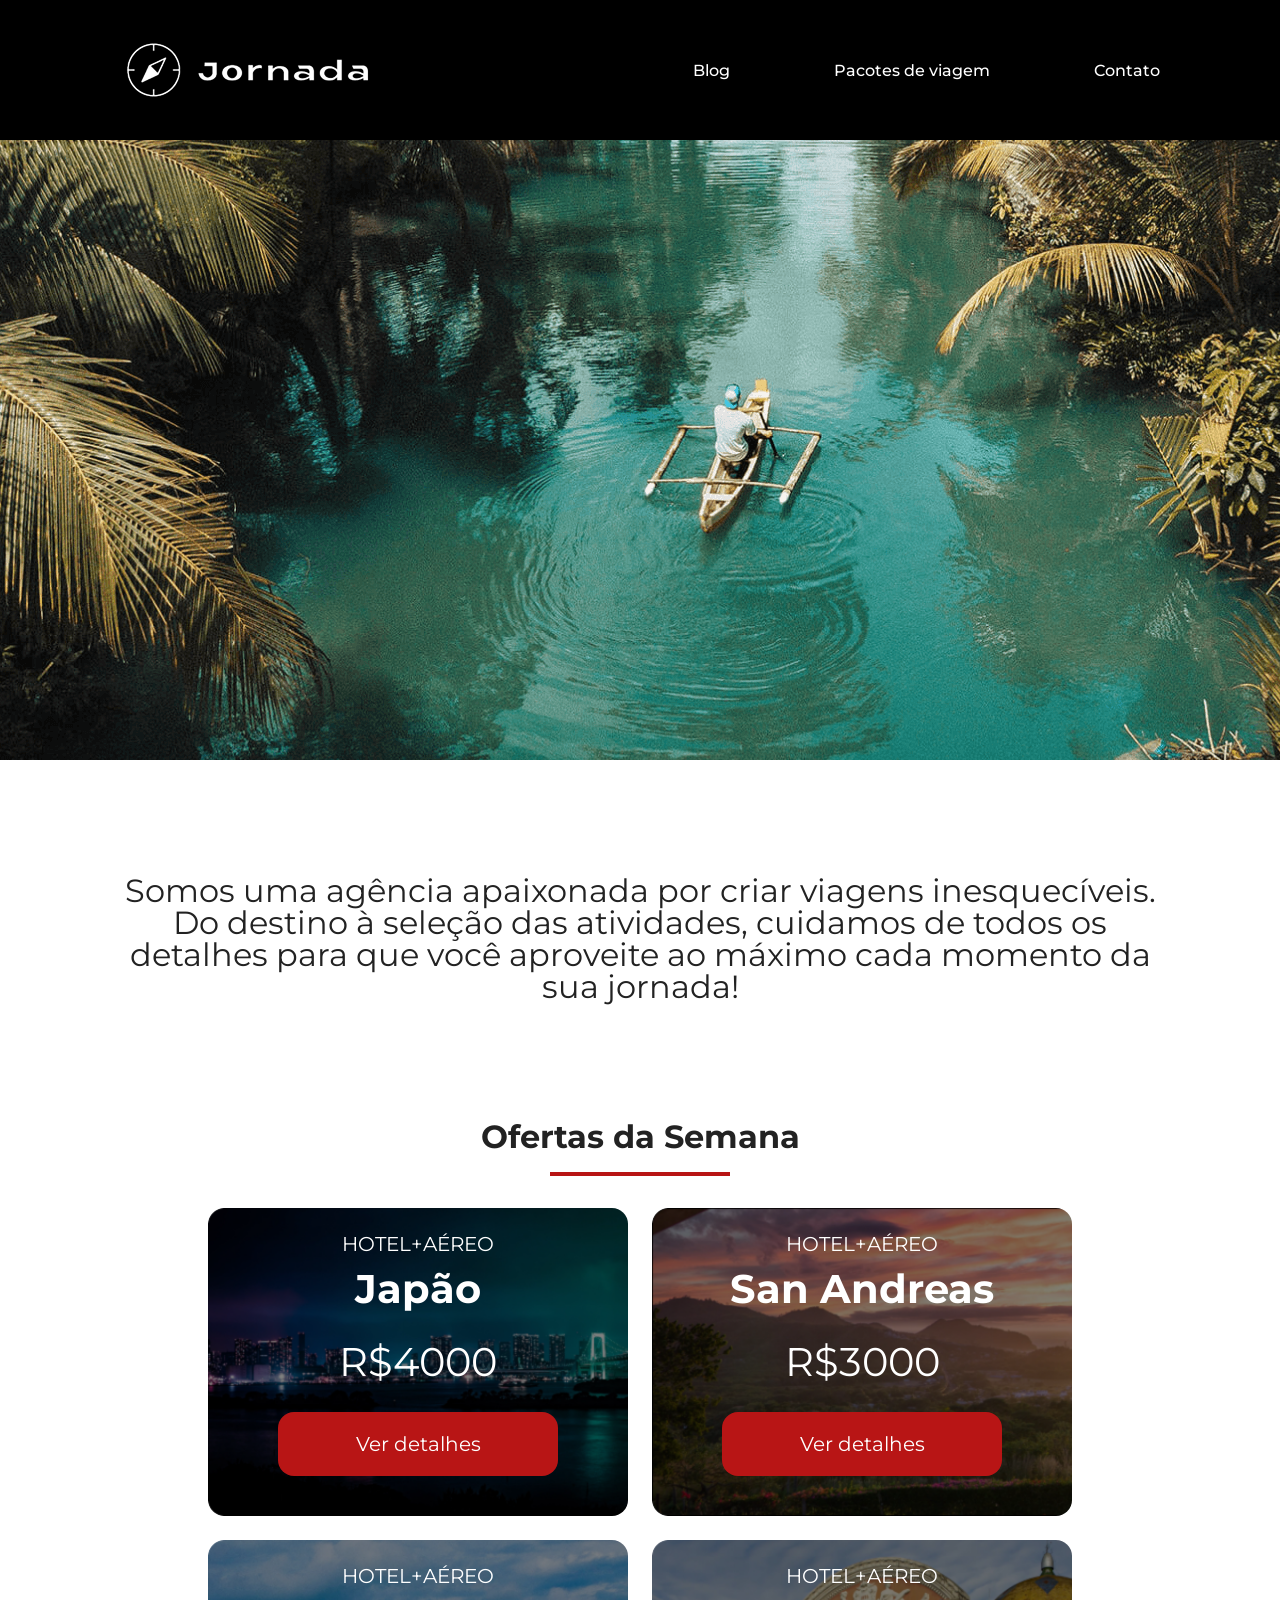
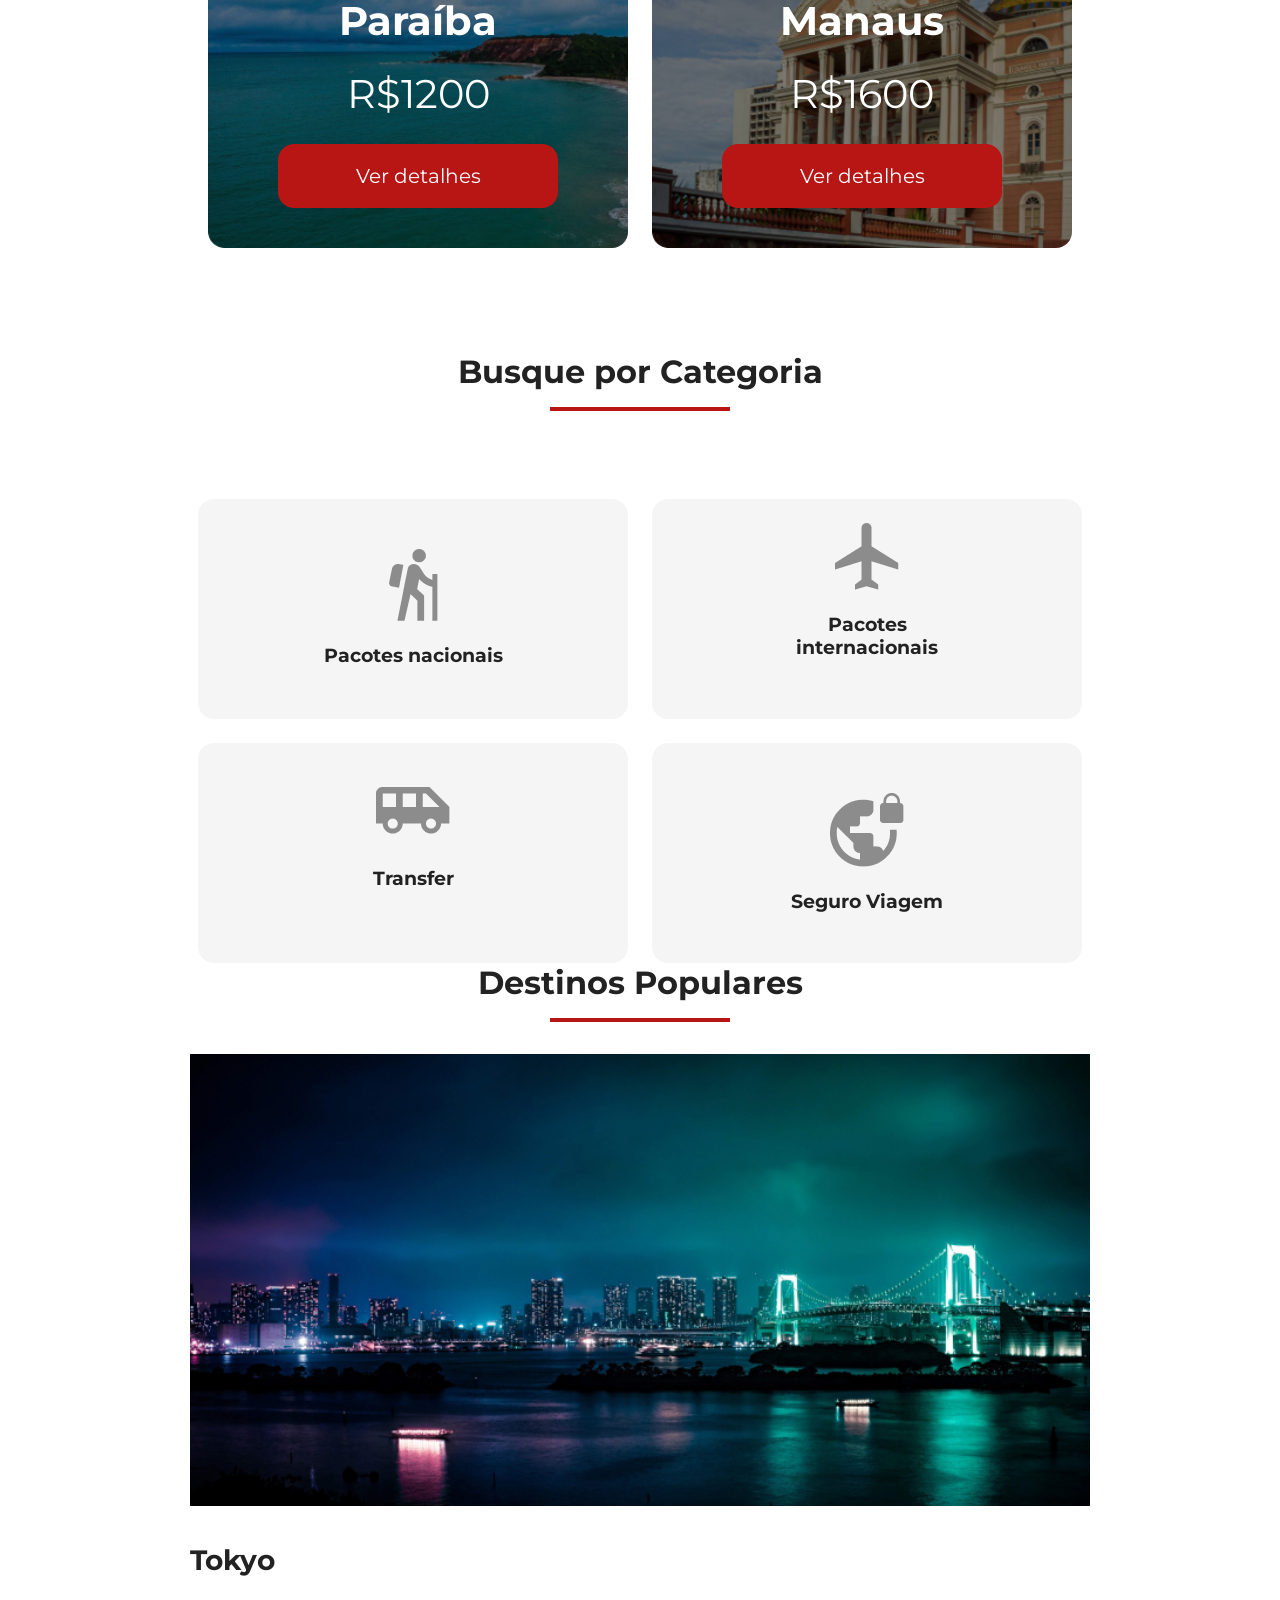
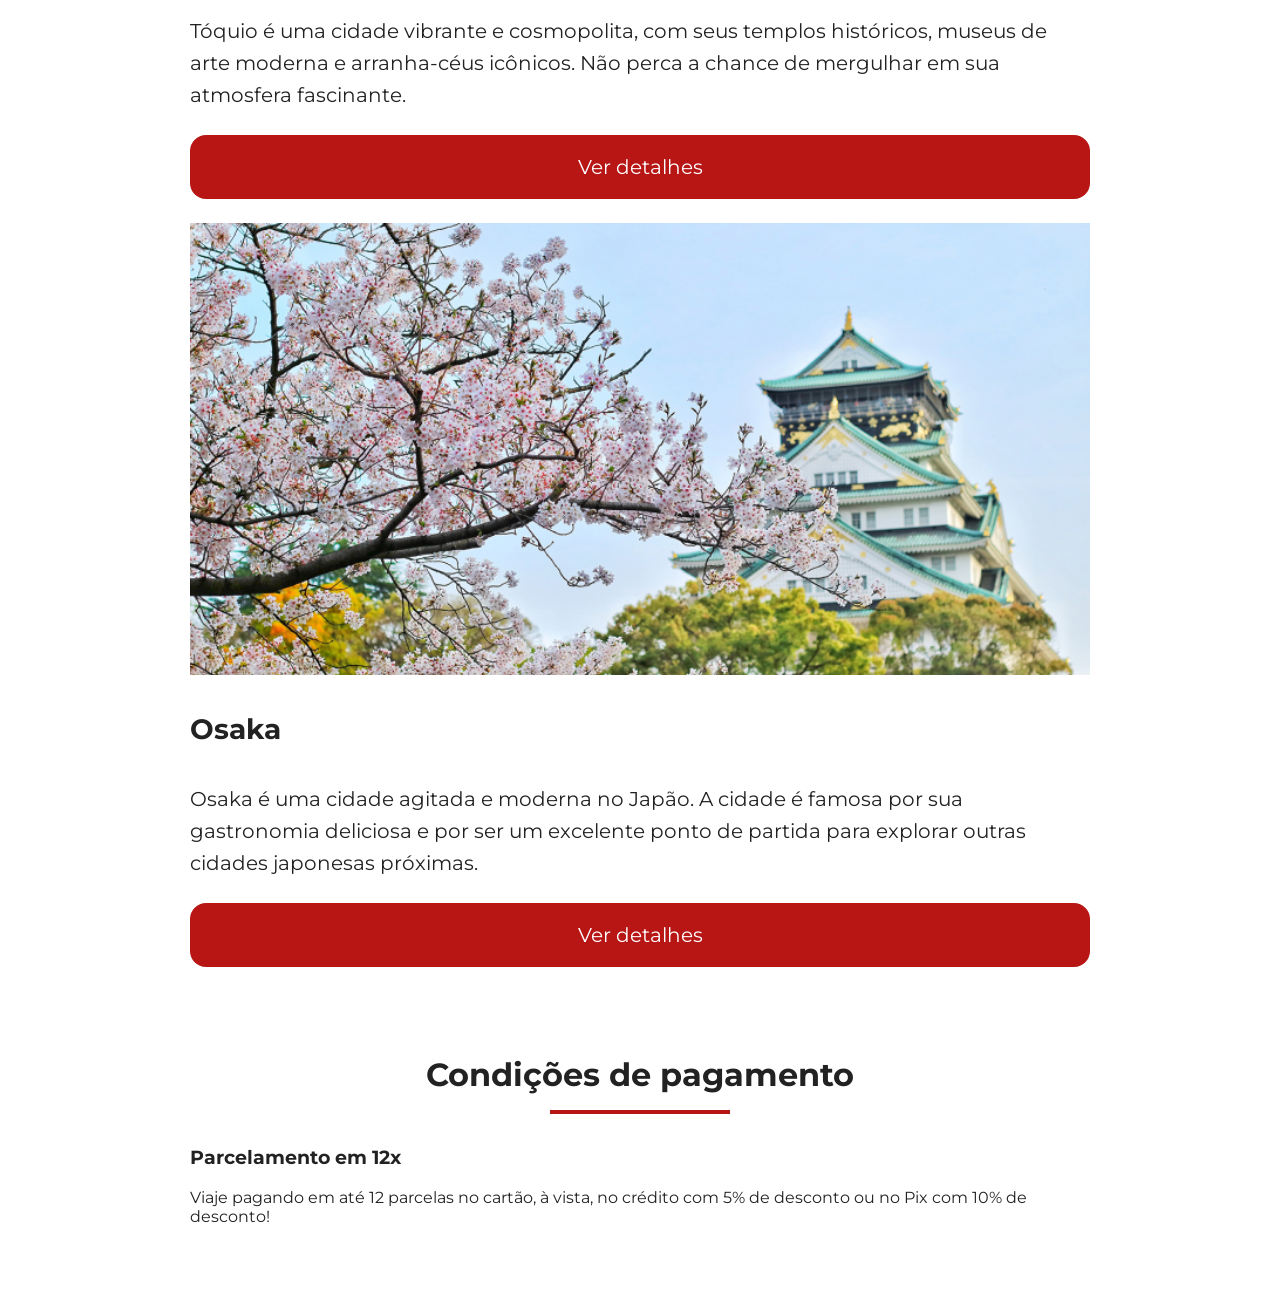
==== index.html @ 093b5f31 "Adiciona estrutura da sessao de pagamento" ====
<!doctype html>
<html lang="pt-BR">
  <head>
    <meta charset="UTF-8" />
    <meta name="viewport" content="width=device-width, initial-scale=1.0" />
    <link rel="stylesheet" href="css/style.css" />
    <title>Jornada viagens</title>
  </head>
  <body>
    <header class="main-header">
      <a href="index.html" class="logo" title="acessar página inicial">
        <img
          class="img-mobile"
          src="img/burssola-jornada-branca1.png"
          alt="Bussola do logo Jornada Viagens na cor branca"
        />
        <img
          class="img-desktop"
          src="img/bussola-texto-jornada-branca.png"
          alt="Logo Jornada Viagens na cor branca"
        />
      </a>
      <div class="navigation-menu">
        <input type="checkbox" name="menu" id="menu" hidden />
        <label for="menu">
          <img
            src="img/menu.png"
            alt="menu hamburguer"
            class="menu-hamburguer"
          />
        </label>
        <nav>
          <ul class="list-links">
            <li>
              <a href="blog.html" target="_blank" title="Acessar blog">Blog</a>
            </li>
            <li>
              <a
                href="pacotes.html"
                target="_blank"
                title="Acessar pacotes de viagem"
                >Pacotes de viagem</a
              >
            </li>
            <li>
              <a
                href="contato.html"
                target="_blank"
                title="Acessar página de contato"
                >Contato</a
              >
            </li>
          </ul>
        </nav>
      </div>
    </header>
    <section class="hero">
      <div class="hero-img"></div>
      <h2>
        Somos uma agência apaixonada por criar viagens inesquecíveis. Do destino
        à seleção das atividades, cuidamos de todos os detalhes para que você
        aproveite ao máximo cada momento da sua jornada!
      </h2>
    </section>
    <section class="offers">
      <div class="section-title">
        <h2>Ofertas da Semana</h2>
        <hr>
      </div>
      <div class="offers-cards">
        <article class="card japao">
          <header>
            <p>HOTEL+AÉREO</p>
            <h3>Japão</h3>
            <span>R$4000</span>
          </header>
          <footer>
            <a 
              href="#" 
              class="button"
              target="_blank"
              title="Veja mais detalhes Japao"
              >Ver detalhes</a>
          </footer>
        </article>
        <article class="card san-andreas">
          <header>
            <p>HOTEL+AÉREO</p>
            <h3>San Andreas</h3>
            <span>R$3000</span>
          </header>
          <footer>
            <a href="#"
              class="button"
              target="_blank"
              title="Veja mais detalhes San Andreas"
              >Ver detalhes</a>
          </footer>
        </article>
        <article class="card paraiba">
          <header>
            <p>HOTEL+AÉREO</p>
            <h3>Paraíba</h3>
            <span>R$1200</span>
          </header>
          <footer>
            <a href="#" 
              class="button"
              target="_blank"
              title="Veja mais detalhes Paraiba"
              >Ver detalhes</a>
          </footer>
        </article>
        <article class="card manaus">
          <header>
            <p>HOTEL+AÉREO</p>
            <h3>Manaus</h3>
            <span>R$1600</span>
          </header>
          <footer>
            <a href="#" 
            class="button"
            target="_blank"
            title="Veja mais detalhes Manaus"
            >Ver detalhes</a>
          </footer>
        </article>
      </div>
    </section>
    <section class="browser-categories">
      <div class="section-title">
        <h2>Busque por Categoria</h2>
        <hr>
      </div>
    </section>
      <div class="browser-cards">
        <a href="#" class="card single-line" target="_blank">
          <img
          src="img/icon-pacotes-nacionais.png"
          alt="Icone pacotes nacionais">
          <h3>Pacotes nacionais</h3>
        <a href="#" class="card" target="_blank">
          <img
          src="img/icon-pacotes-interacionais.png"
          alt="Icone pacotes internacionais">
          <h3>Pacotes <br> internacionais</h3>
        </a>
        <a href="#" class="card single-line-transfer" target="_blank">
          <img
          src="img/icon-transfer.png"
          alt="Icone de uma van">
          <h3>Transfer</h3>
        </a>
        <a href="#" class="card single-line" target="_blank">
          <img
          src="img/icon-seguro-viagem.png"
          alt="Icone aviao rodando o mundo">
          <h3>Seguro Viagem</h3>
        </a>
      </div>
    </section>
    <section class="destinations">
    <div class="section-title">
      <h2>Destinos Populares</h2>
      <hr/>
    </div>
    <div class="destination-item">
      <article class="item tokyo">
        <header>
          <div class="img-tokyo"></div>
            <h4>Tokyo</h4>
        </header>
        <p>Tóquio é uma cidade vibrante e cosmopolita, com seus templos históricos, museus de arte moderna e arranha-céus icônicos. Não perca a chance de mergulhar em sua atmosfera fascinante.</p>
        <footer>
          <a href="#" 
            class="button"
            target="_blank"
            title="Veja mais detalhes Toquio"
          >Ver detalhes</a>
        </footer>
      </article>
      <article class="item osaka">
        <header>
          <div class="img-osaka"></div>
            <h4>Osaka</h4>
        </header>
        <p>Osaka é uma cidade agitada e moderna no Japão. A cidade é famosa por sua gastronomia deliciosa e por ser um excelente ponto de partida para explorar outras cidades japonesas próximas.</p>
        <footer>
          <a href="#" 
            class="button"
            target="_blank"
            title="Veja mais detalhes Japao"
          >Ver detalhes</a>
        </footer>
      </article>
    </div>
</section>
<section class="payments">
  <div class="section-title">
    <h2>Condições de pagamento</h2>
    <hr />
    </div>
    <div class="text-content">
      <h3>Parcelamento em 12x</h3>
      <p>Viaje pagando em até 12 parcelas no cartão, à vista, no crédito com 5% de desconto ou no Pix com 10% de desconto!</p>
    </div>
    <div class="img-content">
      <div class="img bag"></div>
      <div class="img passport"></div>
      <div class="img people"></div>
    </div>
</section>

  </body>
</html>
---- css/style.css ----
@import url("./global.css");
@import url("./header.css");
@import url("./hero.css");
@import url("./offers.css");
@import url("./browser.css");
@import url("./destination.css");
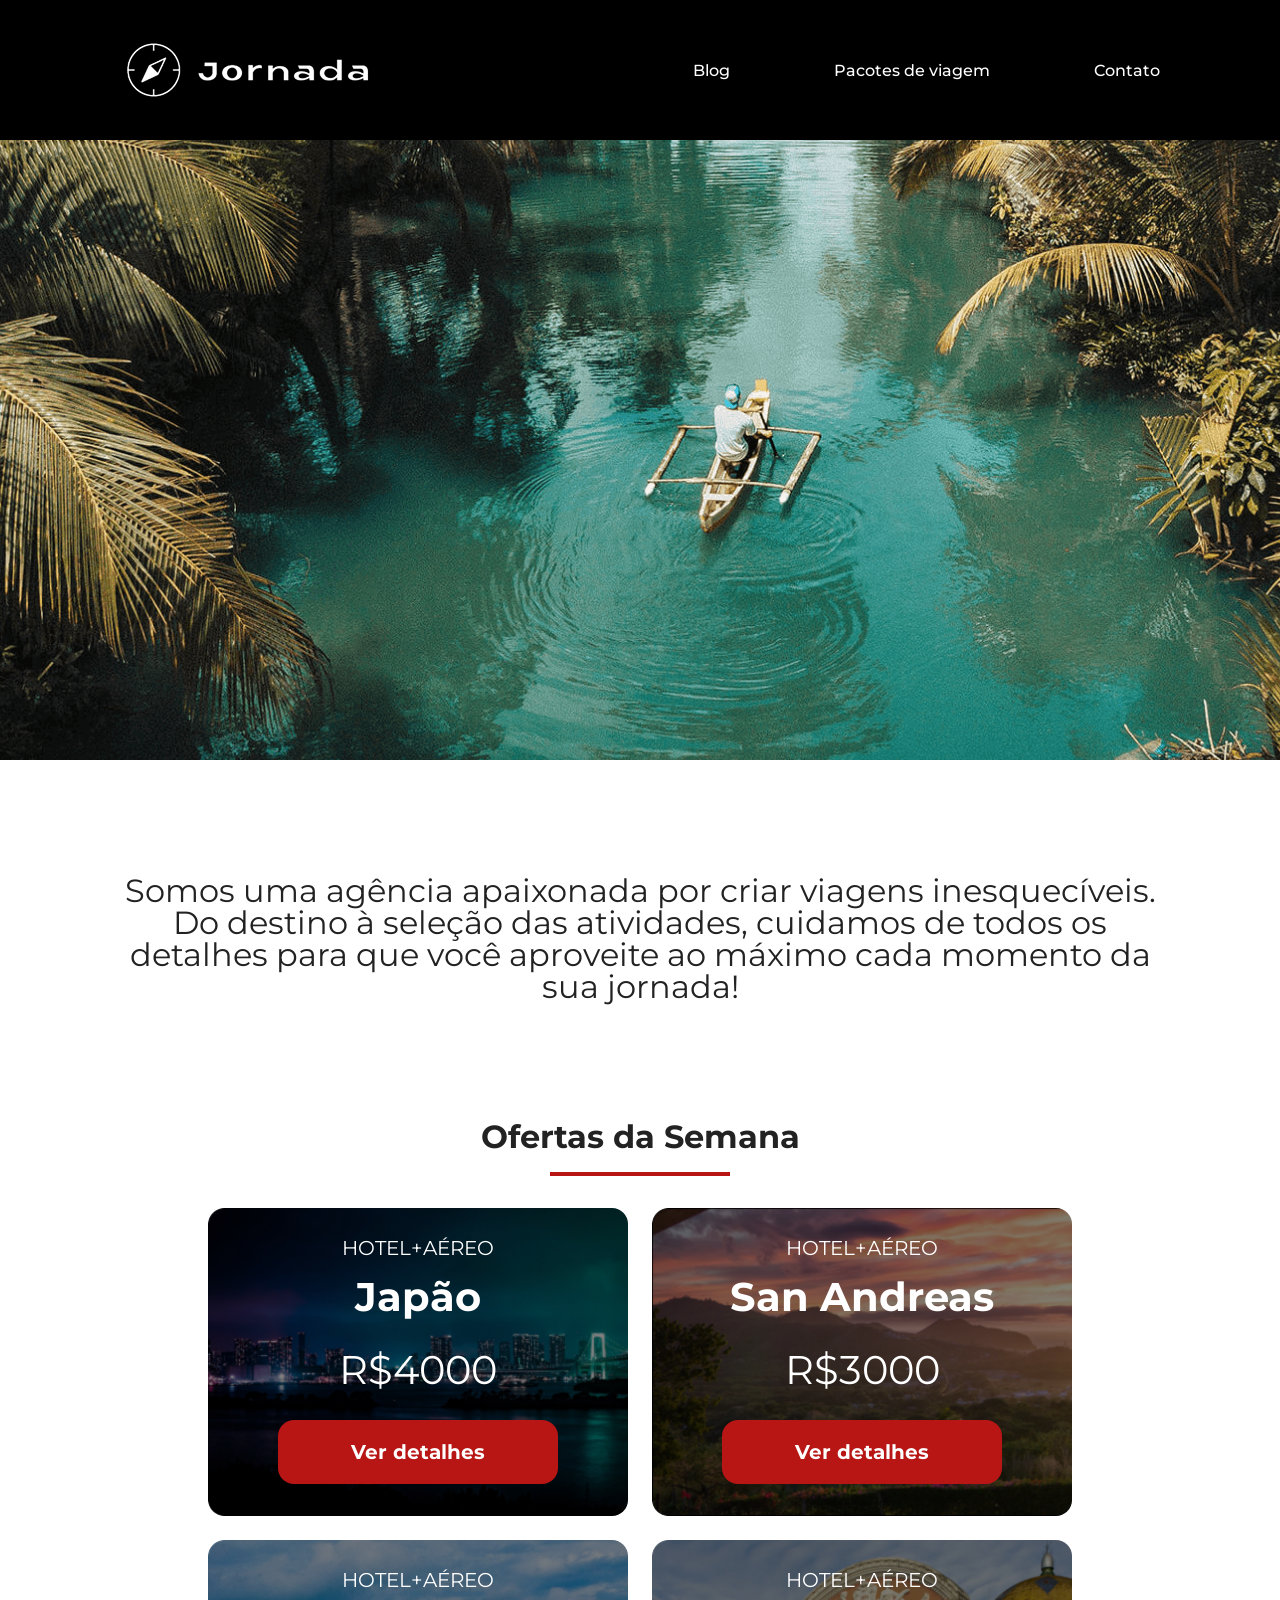
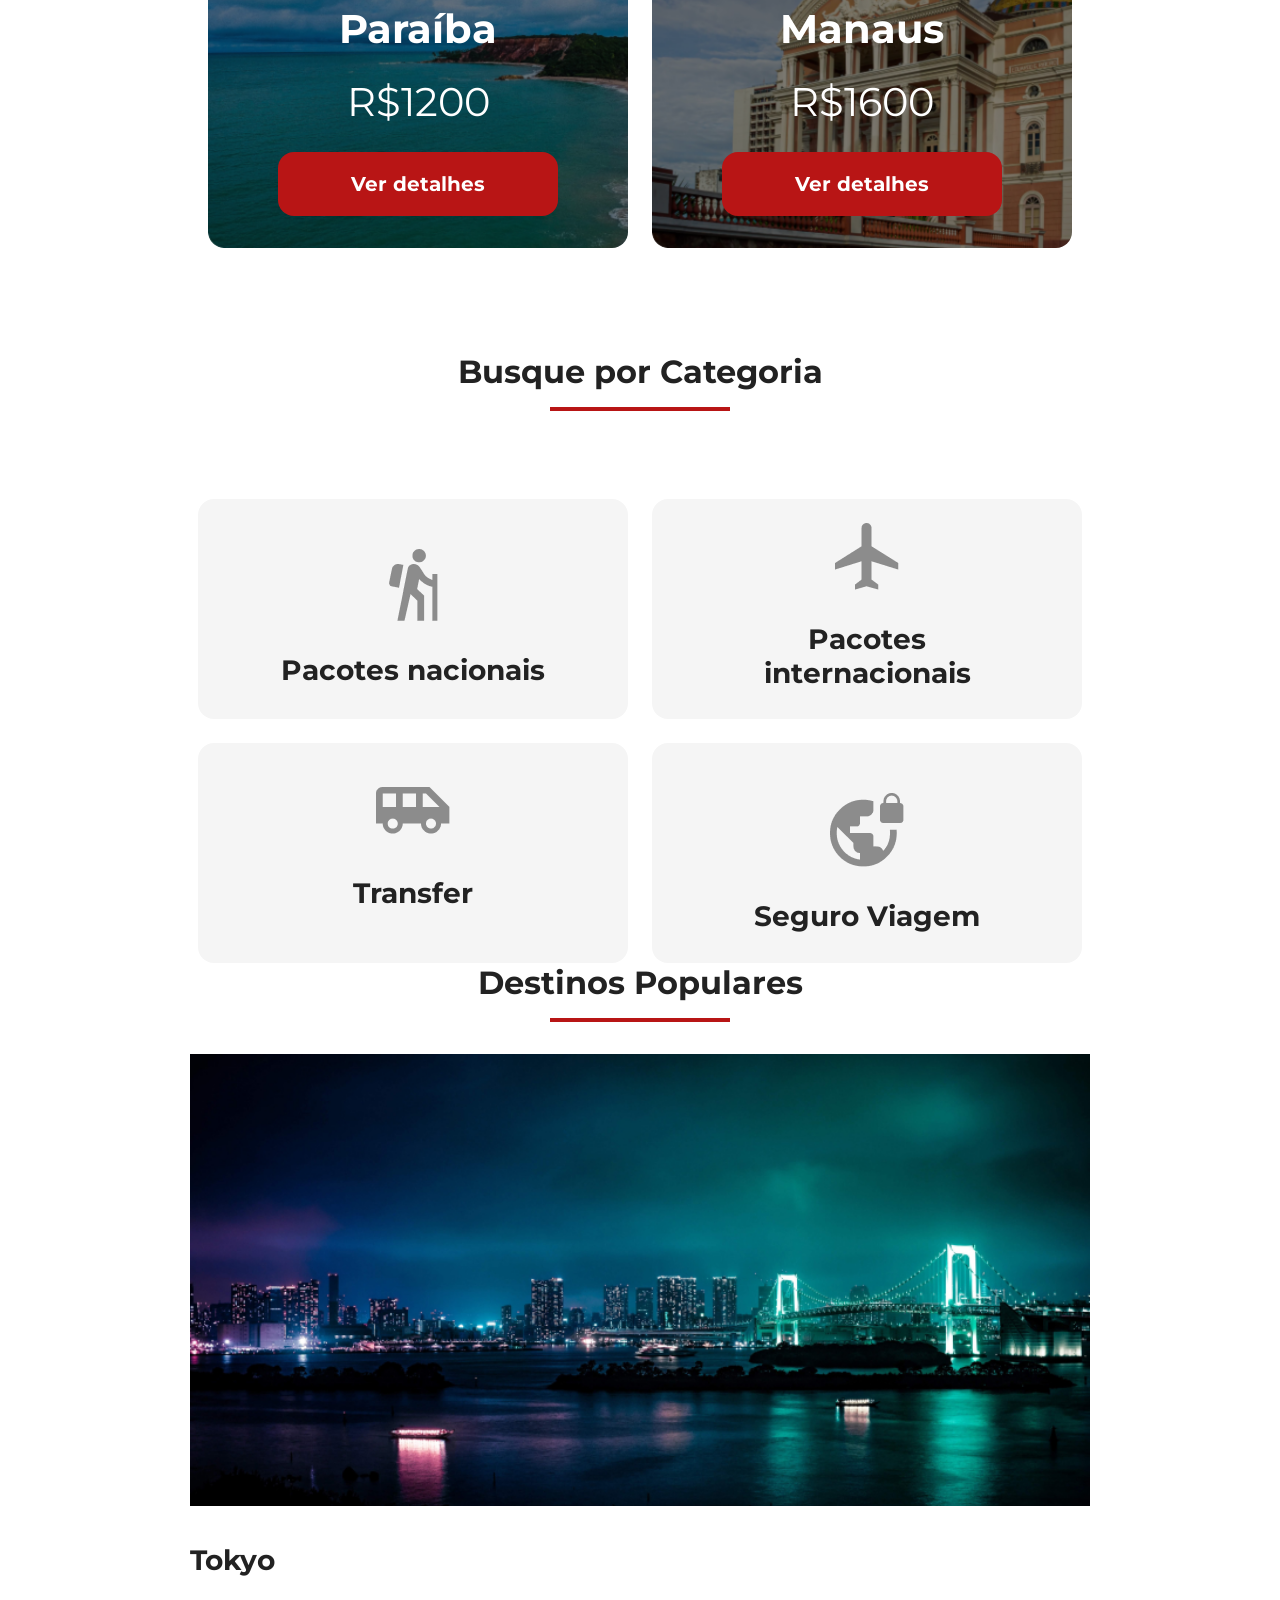
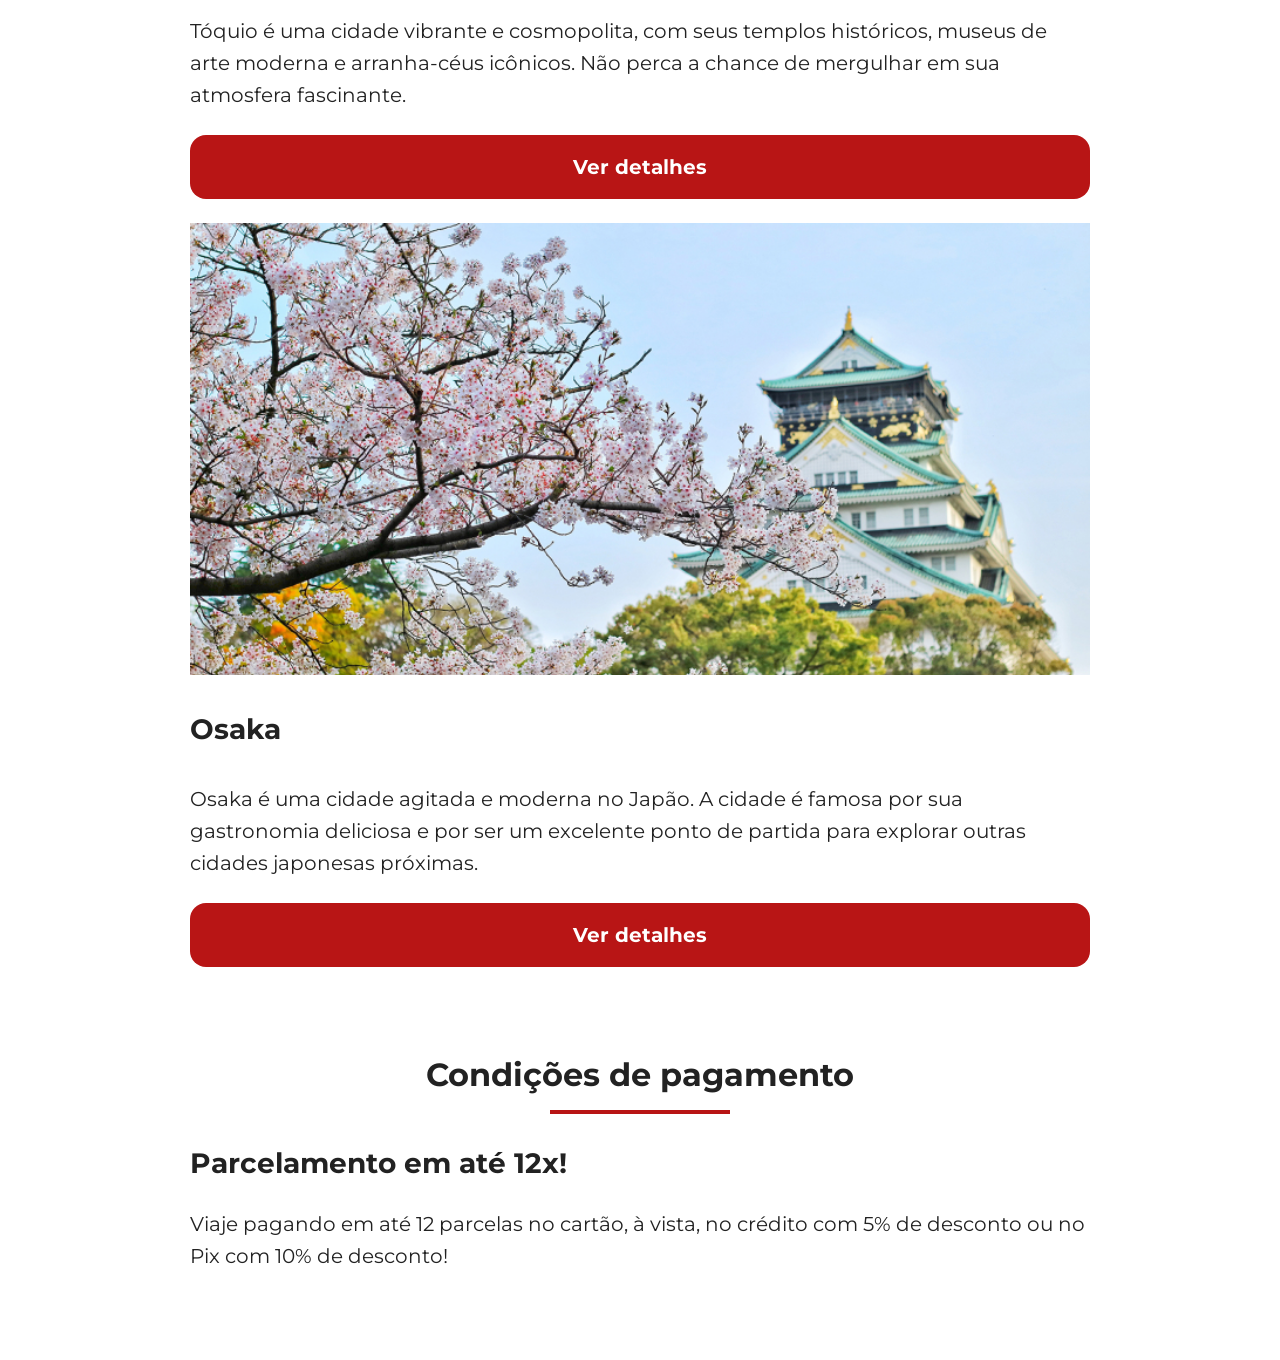
==== commit 429119f1: "Reutiliza estilos de texto" ====
--- a/index.html
+++ b/index.html
@@ -70,7 +70,7 @@
       <div class="offers-cards">
         <article class="card japao">
           <header>
-            <p>HOTEL+AÉREO</p>
+            <p class="content-text">HOTEL+AÉREO</p>
             <h3>Japão</h3>
             <span>R$4000</span>
           </header>
@@ -85,7 +85,7 @@
         </article>
         <article class="card san-andreas">
           <header>
-            <p>HOTEL+AÉREO</p>
+            <p class="content-text">HOTEL+AÉREO</p>
             <h3>San Andreas</h3>
             <span>R$3000</span>
           </header>
@@ -99,7 +99,7 @@
         </article>
         <article class="card paraiba">
           <header>
-            <p>HOTEL+AÉREO</p>
+            <p class="content-text">HOTEL+AÉREO</p>
             <h3>Paraíba</h3>
             <span>R$1200</span>
           </header>
@@ -113,7 +113,7 @@
         </article>
         <article class="card manaus">
           <header>
-            <p>HOTEL+AÉREO</p>
+            <p class="content-text">HOTEL+AÉREO</p>
             <h3>Manaus</h3>
             <span>R$1600</span>
           </header>
@@ -138,39 +138,39 @@
           <img
           src="img/icon-pacotes-nacionais.png"
           alt="Icone pacotes nacionais">
-          <h3>Pacotes nacionais</h3>
+          <h3 class="content-title">Pacotes nacionais</h3>
         <a href="#" class="card" target="_blank">
           <img
           src="img/icon-pacotes-interacionais.png"
           alt="Icone pacotes internacionais">
-          <h3>Pacotes <br> internacionais</h3>
+          <h3 class="content-title">Pacotes <br> internacionais</h3>
         </a>
         <a href="#" class="card single-line-transfer" target="_blank">
           <img
           src="img/icon-transfer.png"
           alt="Icone de uma van">
-          <h3>Transfer</h3>
+          <h3 class="content-title">Transfer</h3>
         </a>
         <a href="#" class="card single-line" target="_blank">
           <img
           src="img/icon-seguro-viagem.png"
           alt="Icone aviao rodando o mundo">
-          <h3>Seguro Viagem</h3>
+          <h3 class="content-title">Seguro Viagem</h3>
         </a>
       </div>
     </section>
     <section class="destinations">
-    <div class="section-title">
-      <h2>Destinos Populares</h2>
-      <hr/>
-    </div>
-    <div class="destination-item">
+      <div class="section-title">
+        <h2>Destinos Populares</h2>
+        <hr/>
+      </div>
+      <div class="destination-item">
       <article class="item tokyo">
         <header>
           <div class="img-tokyo"></div>
-            <h4>Tokyo</h4>
+            <h4 class="content-title">Tokyo</h4>
         </header>
-        <p>Tóquio é uma cidade vibrante e cosmopolita, com seus templos históricos, museus de arte moderna e arranha-céus icônicos. Não perca a chance de mergulhar em sua atmosfera fascinante.</p>
+        <p class="content-text">Tóquio é uma cidade vibrante e cosmopolita, com seus templos históricos, museus de arte moderna e arranha-céus icônicos. Não perca a chance de mergulhar em sua atmosfera fascinante.</p>
         <footer>
           <a href="#" 
             class="button"
@@ -182,9 +182,9 @@
       <article class="item osaka">
         <header>
           <div class="img-osaka"></div>
-            <h4>Osaka</h4>
+            <h4 class="content-title">Osaka</h4>
         </header>
-        <p>Osaka é uma cidade agitada e moderna no Japão. A cidade é famosa por sua gastronomia deliciosa e por ser um excelente ponto de partida para explorar outras cidades japonesas próximas.</p>
+        <p class="content-text">Osaka é uma cidade agitada e moderna no Japão. A cidade é famosa por sua gastronomia deliciosa e por ser um excelente ponto de partida para explorar outras cidades japonesas próximas.</p>
         <footer>
           <a href="#" 
             class="button"
@@ -194,15 +194,15 @@
         </footer>
       </article>
     </div>
-</section>
-<section class="payments">
+    </section>
+    <section class="payments">
   <div class="section-title">
-    <h2>Condições de pagamento</h2>
+    <h2 class="content-title">Condições de pagamento</h2>
     <hr />
     </div>
     <div class="text-content">
-      <h3>Parcelamento em 12x</h3>
-      <p>Viaje pagando em até 12 parcelas no cartão, à vista, no crédito com 5% de desconto ou no Pix com 10% de desconto!</p>
+      <h3 class="content-title">Parcelamento em até 12x!</h3>
+      <p class="content-text">Viaje pagando em até 12 parcelas no cartão, à vista, no crédito com 5% de desconto ou no Pix com 10% de desconto!</p>
     </div>
     <div class="img-content">
       <div class="img bag"></div>
--- a/css/style.css
+++ b/css/style.css
@@ -3,4 +3,5 @@
 @import url("./hero.css");
 @import url("./offers.css");
 @import url("./browser.css");
-@import url("./destination.css");+@import url("./destination.css");
+@import url("./payments.css");
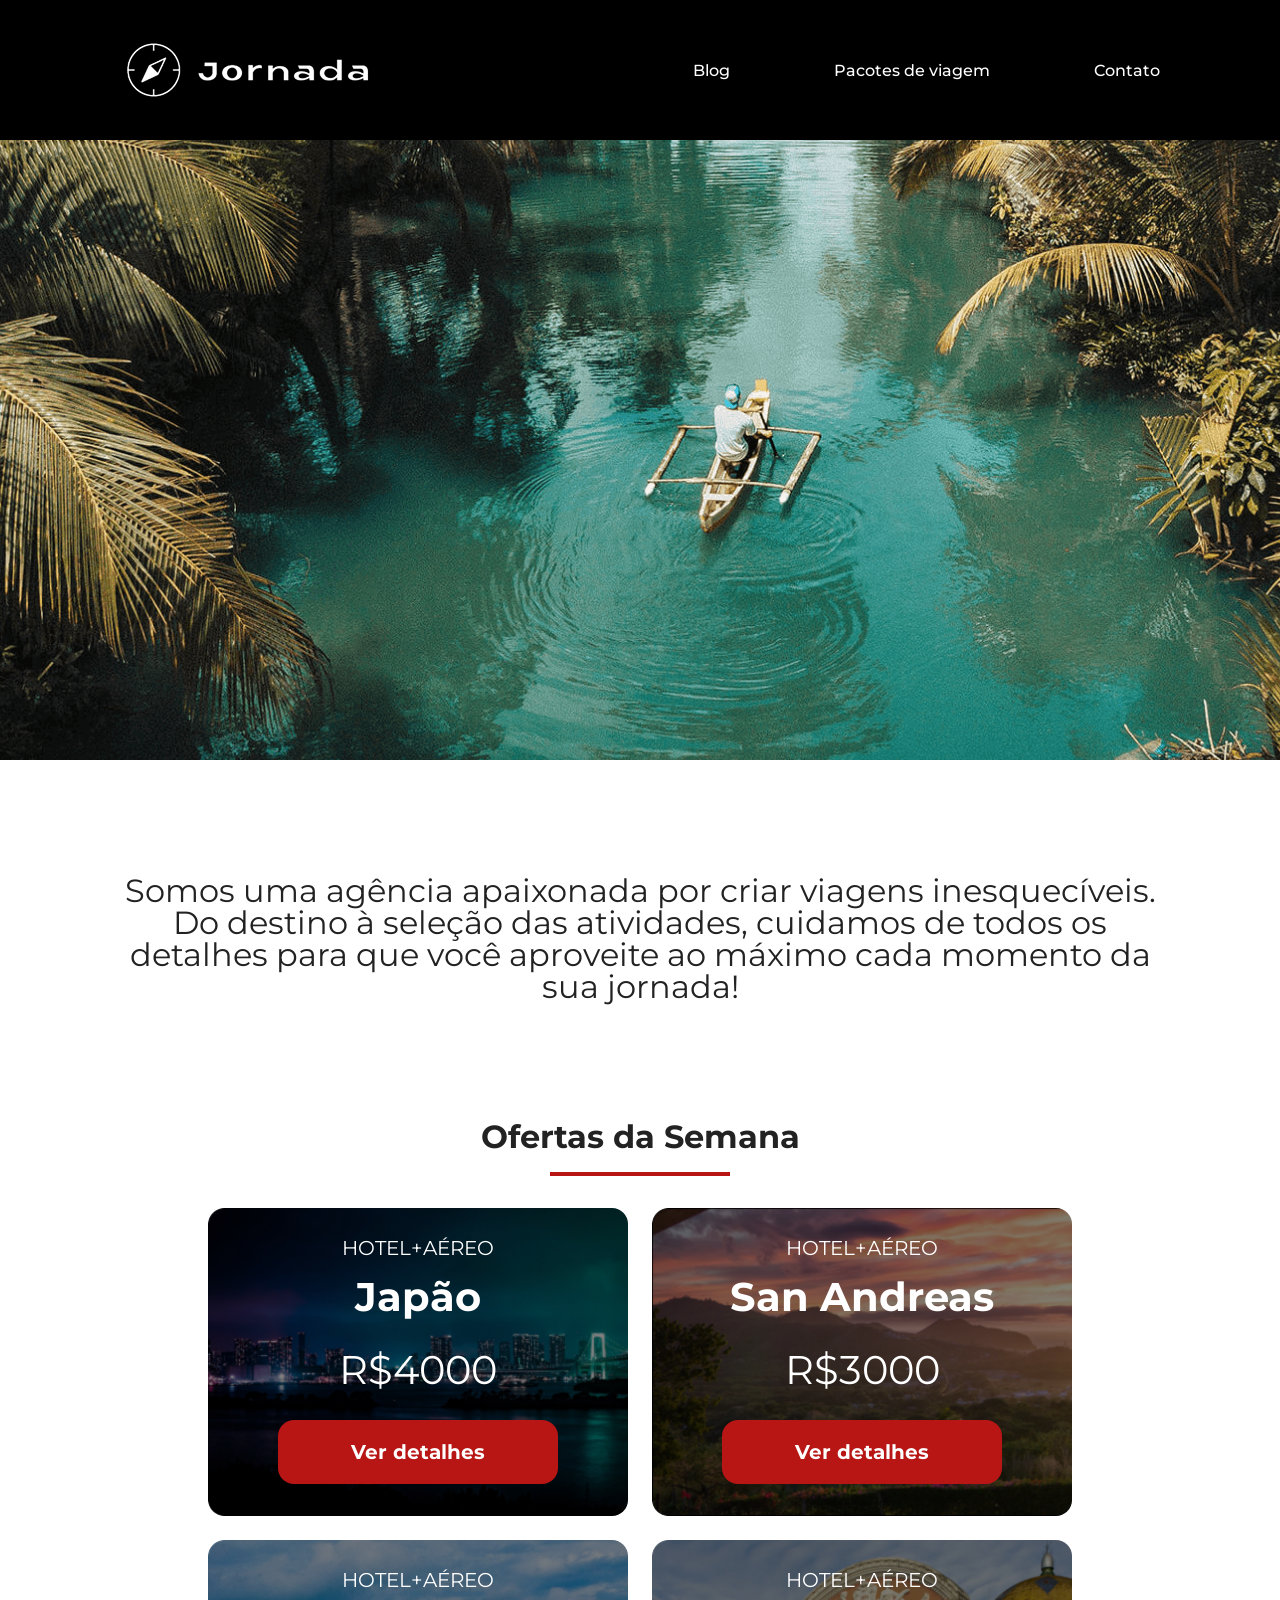
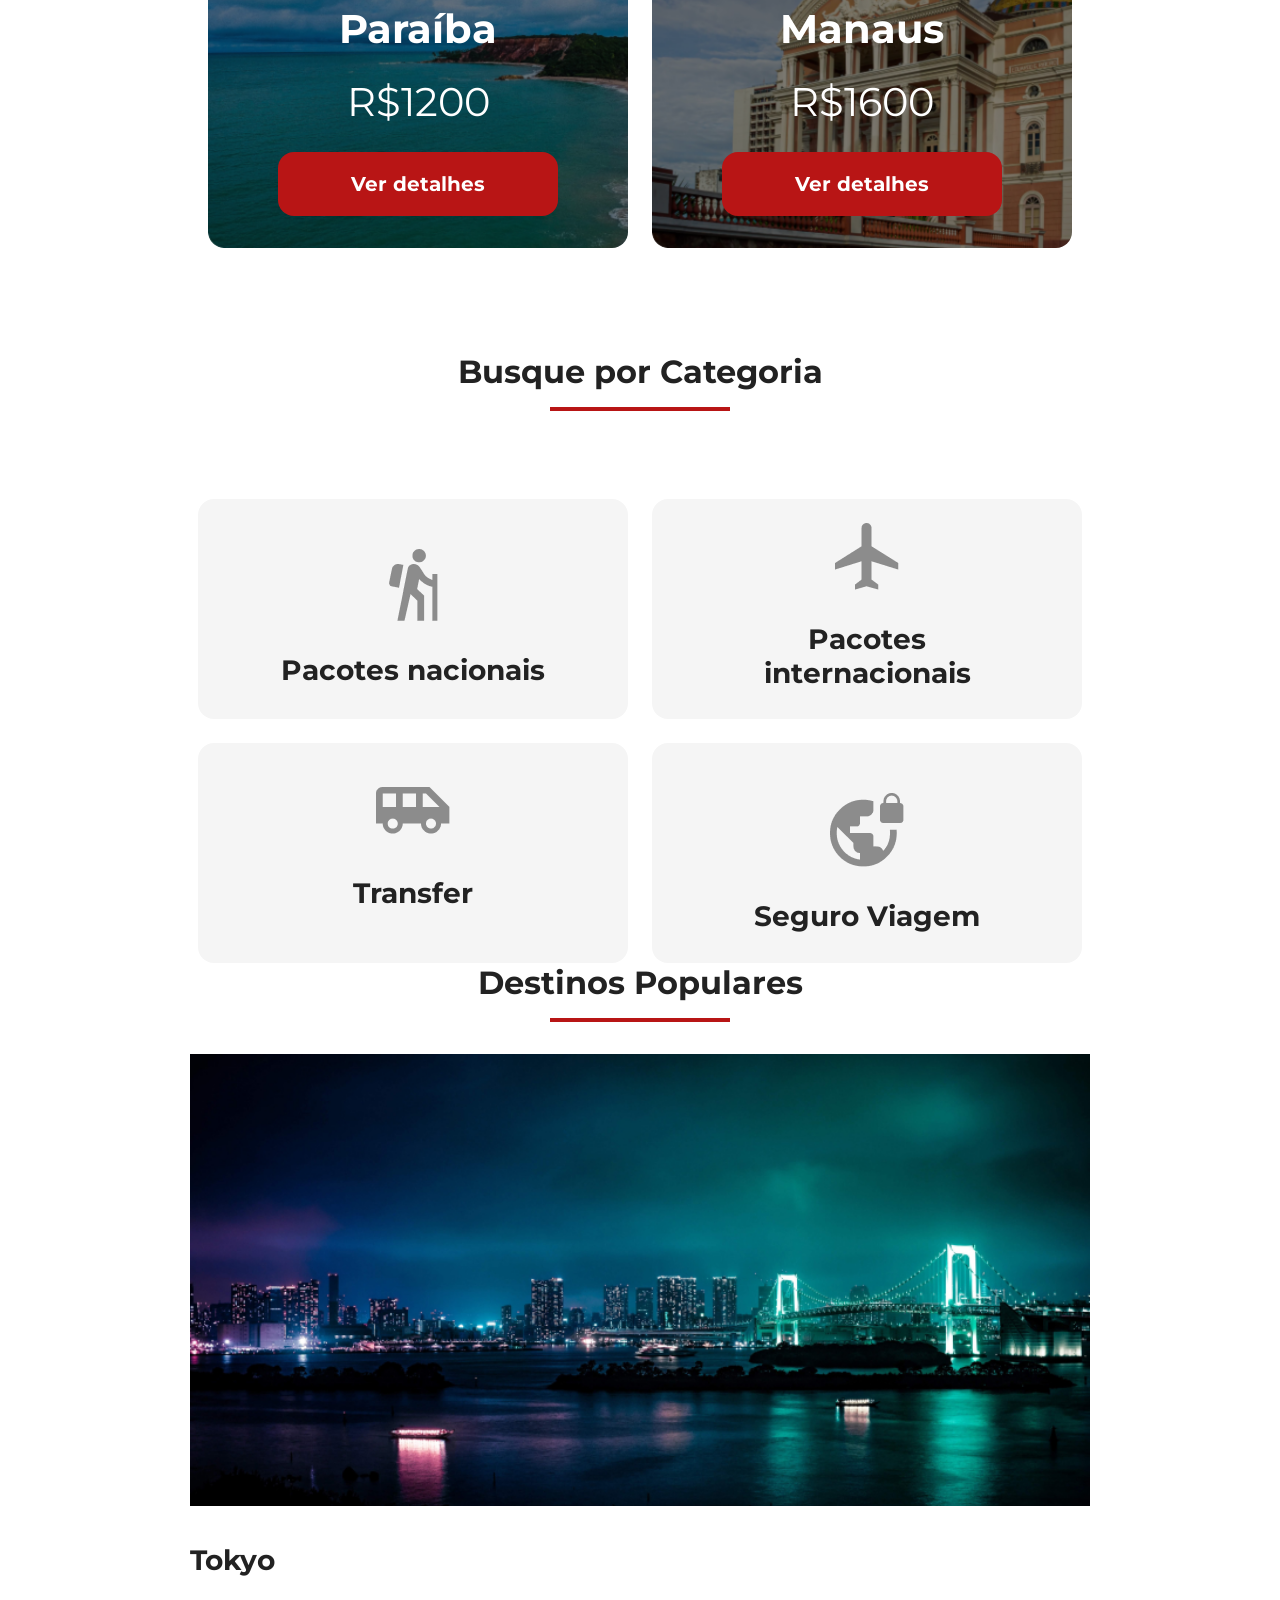
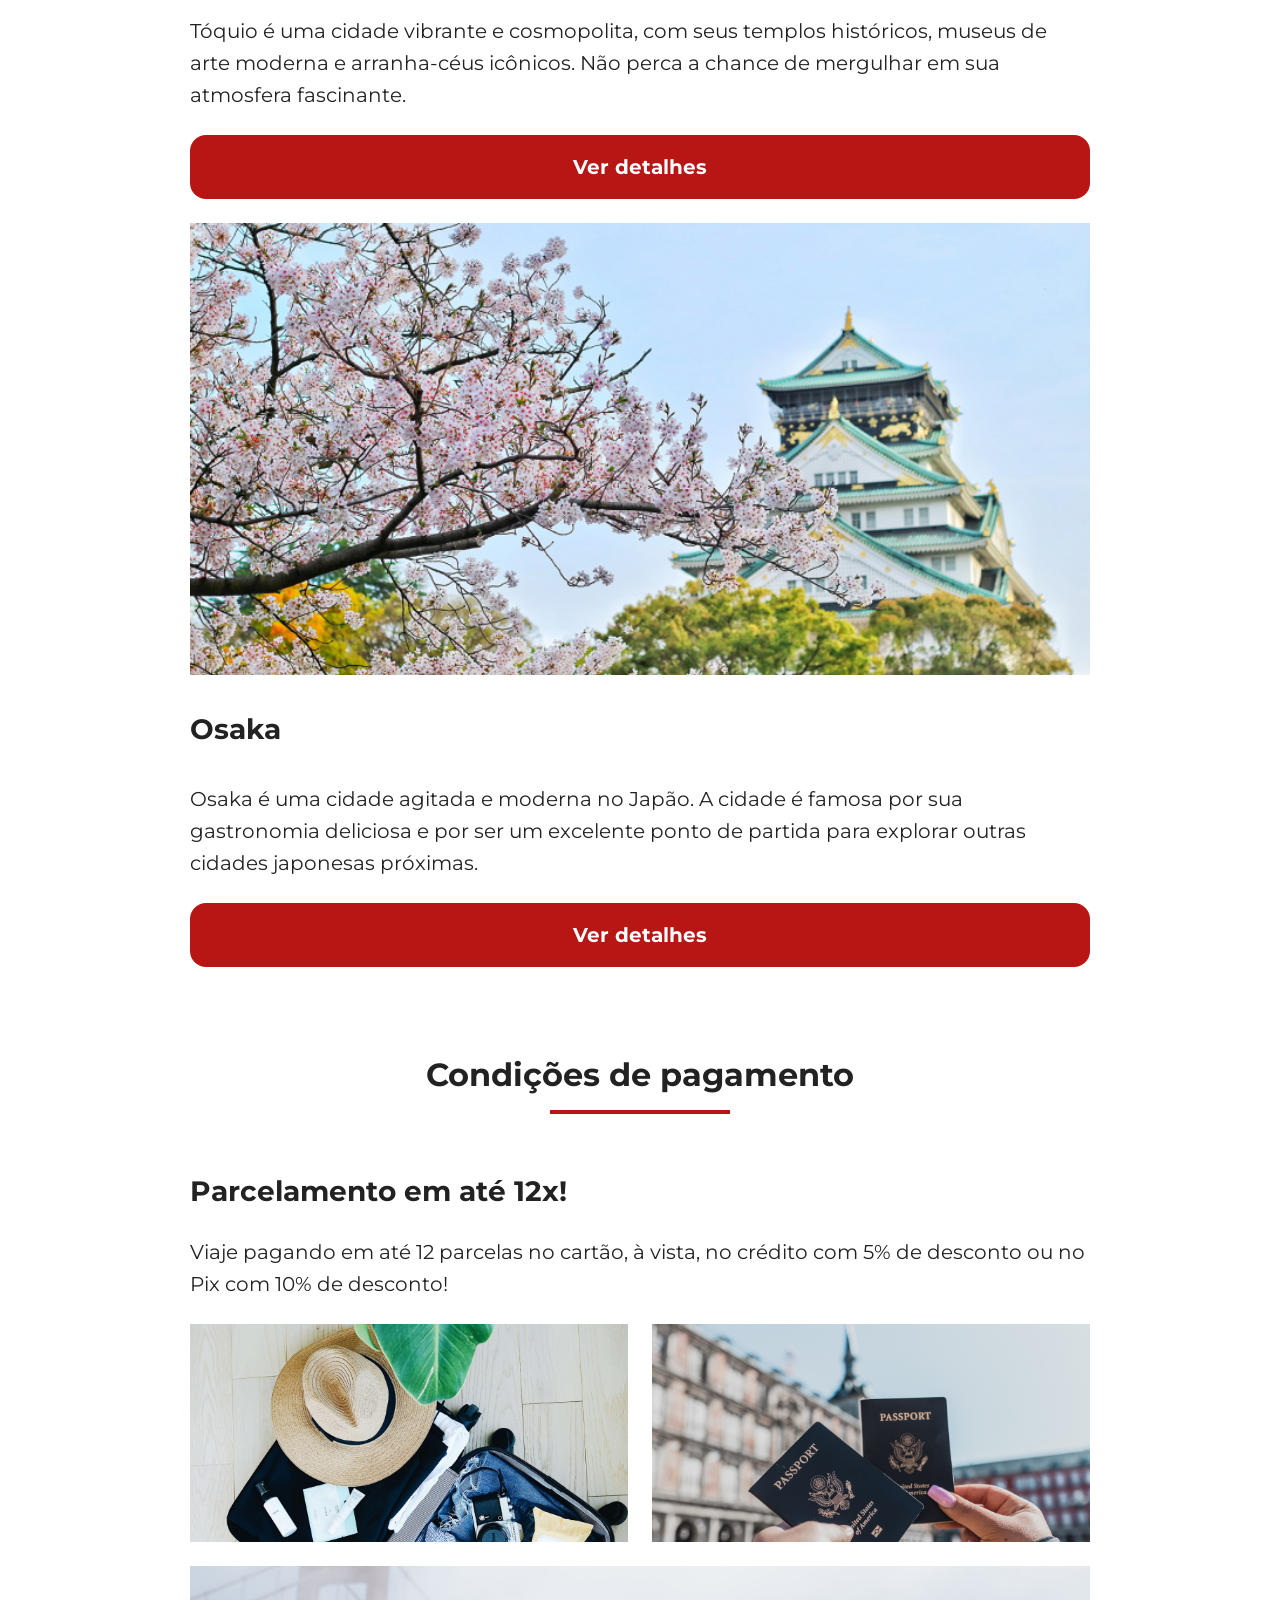
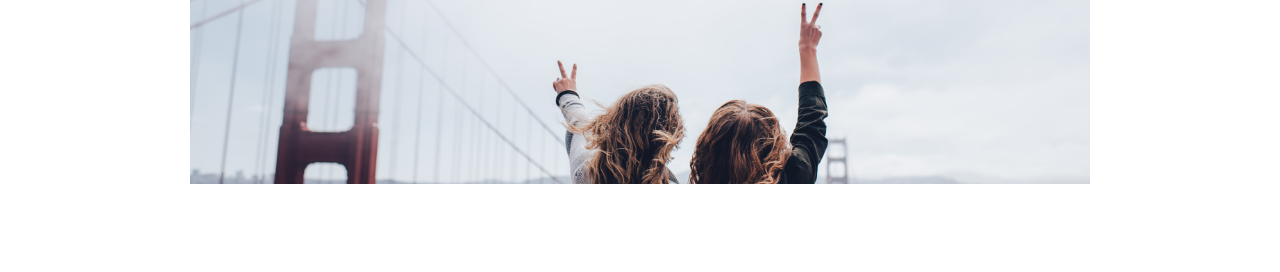
==== commit bc140949: "Finaliza sessao condicoes de pagamento" ====
--- a/index.html
+++ b/index.html
@@ -200,14 +200,16 @@
     <h2 class="content-title">Condições de pagamento</h2>
     <hr />
     </div>
-    <div class="text-content">
+    <div class="content-container">
+      <div class="text-content">
       <h3 class="content-title">Parcelamento em até 12x!</h3>
       <p class="content-text">Viaje pagando em até 12 parcelas no cartão, à vista, no crédito com 5% de desconto ou no Pix com 10% de desconto!</p>
     </div>
-    <div class="img-content">
+    <div class="img-gallery">
       <div class="img bag"></div>
       <div class="img passport"></div>
       <div class="img people"></div>
+    </div>
     </div>
 </section>
 
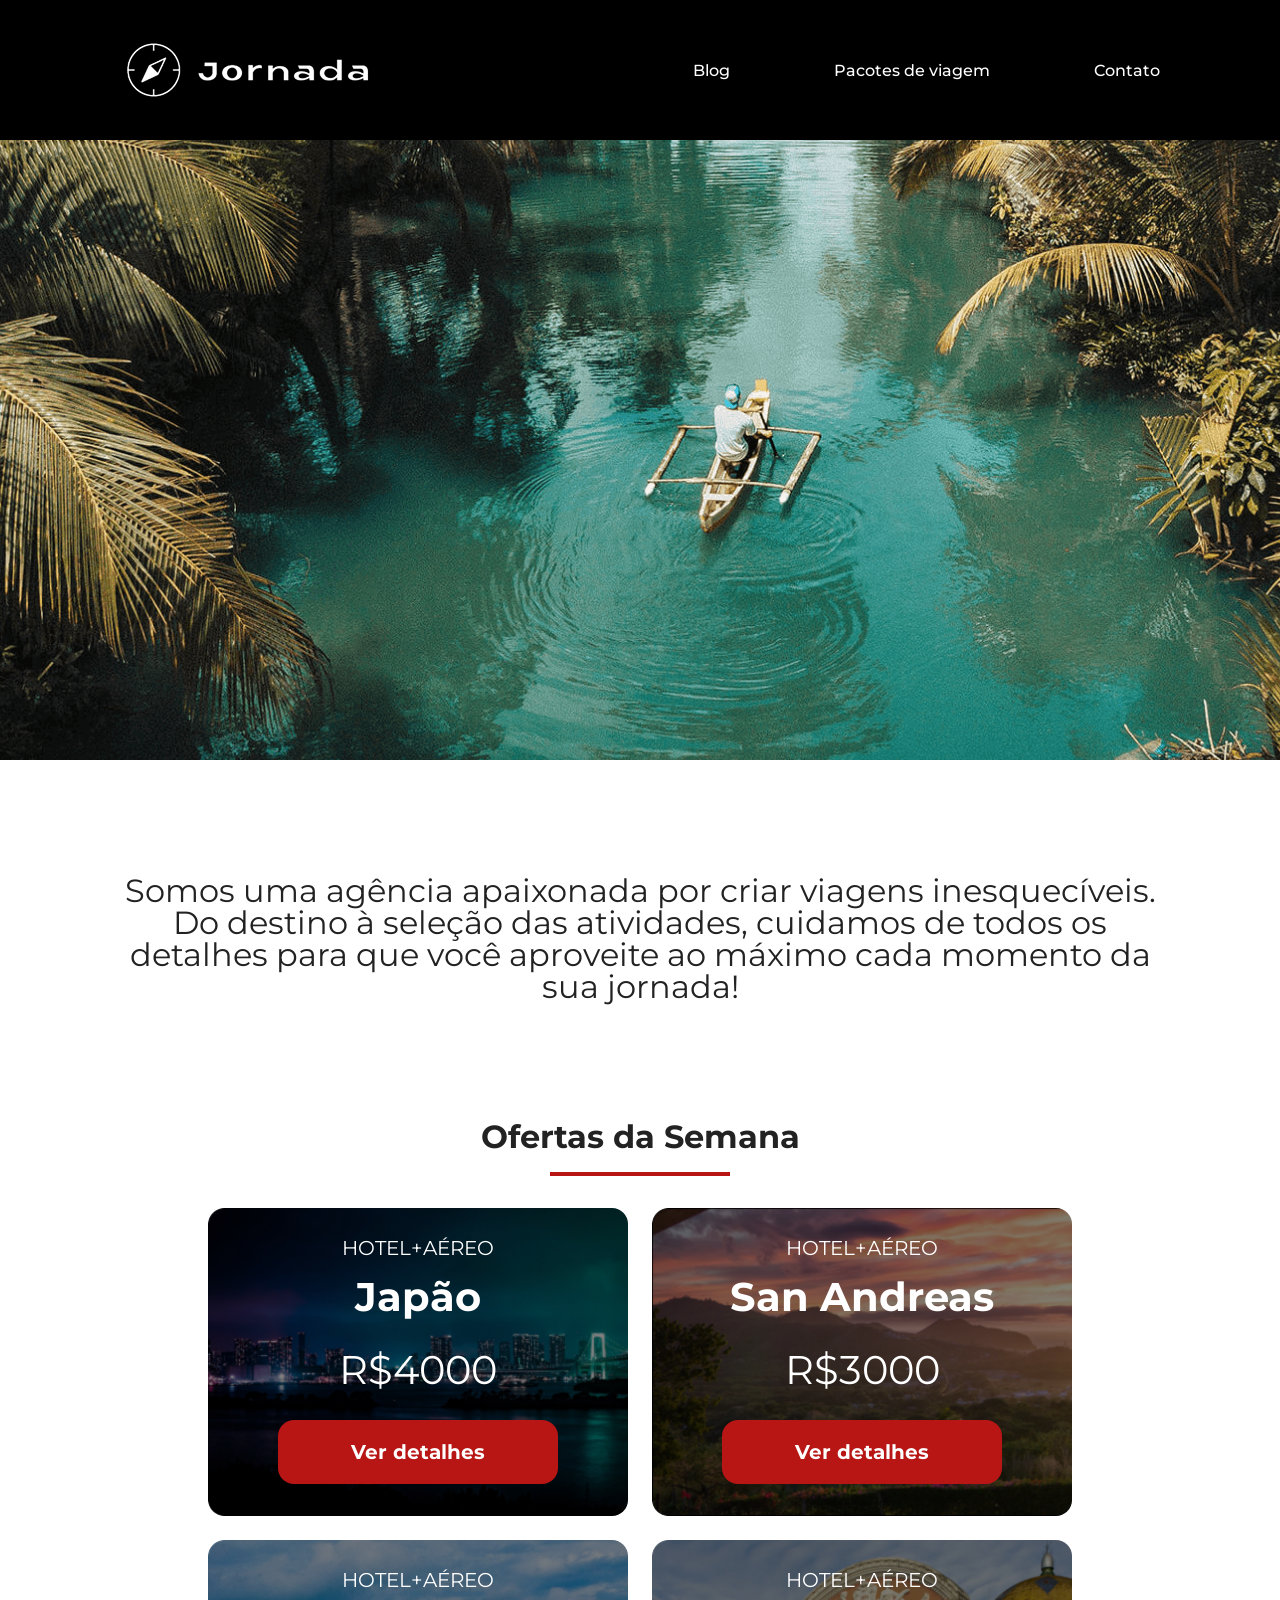
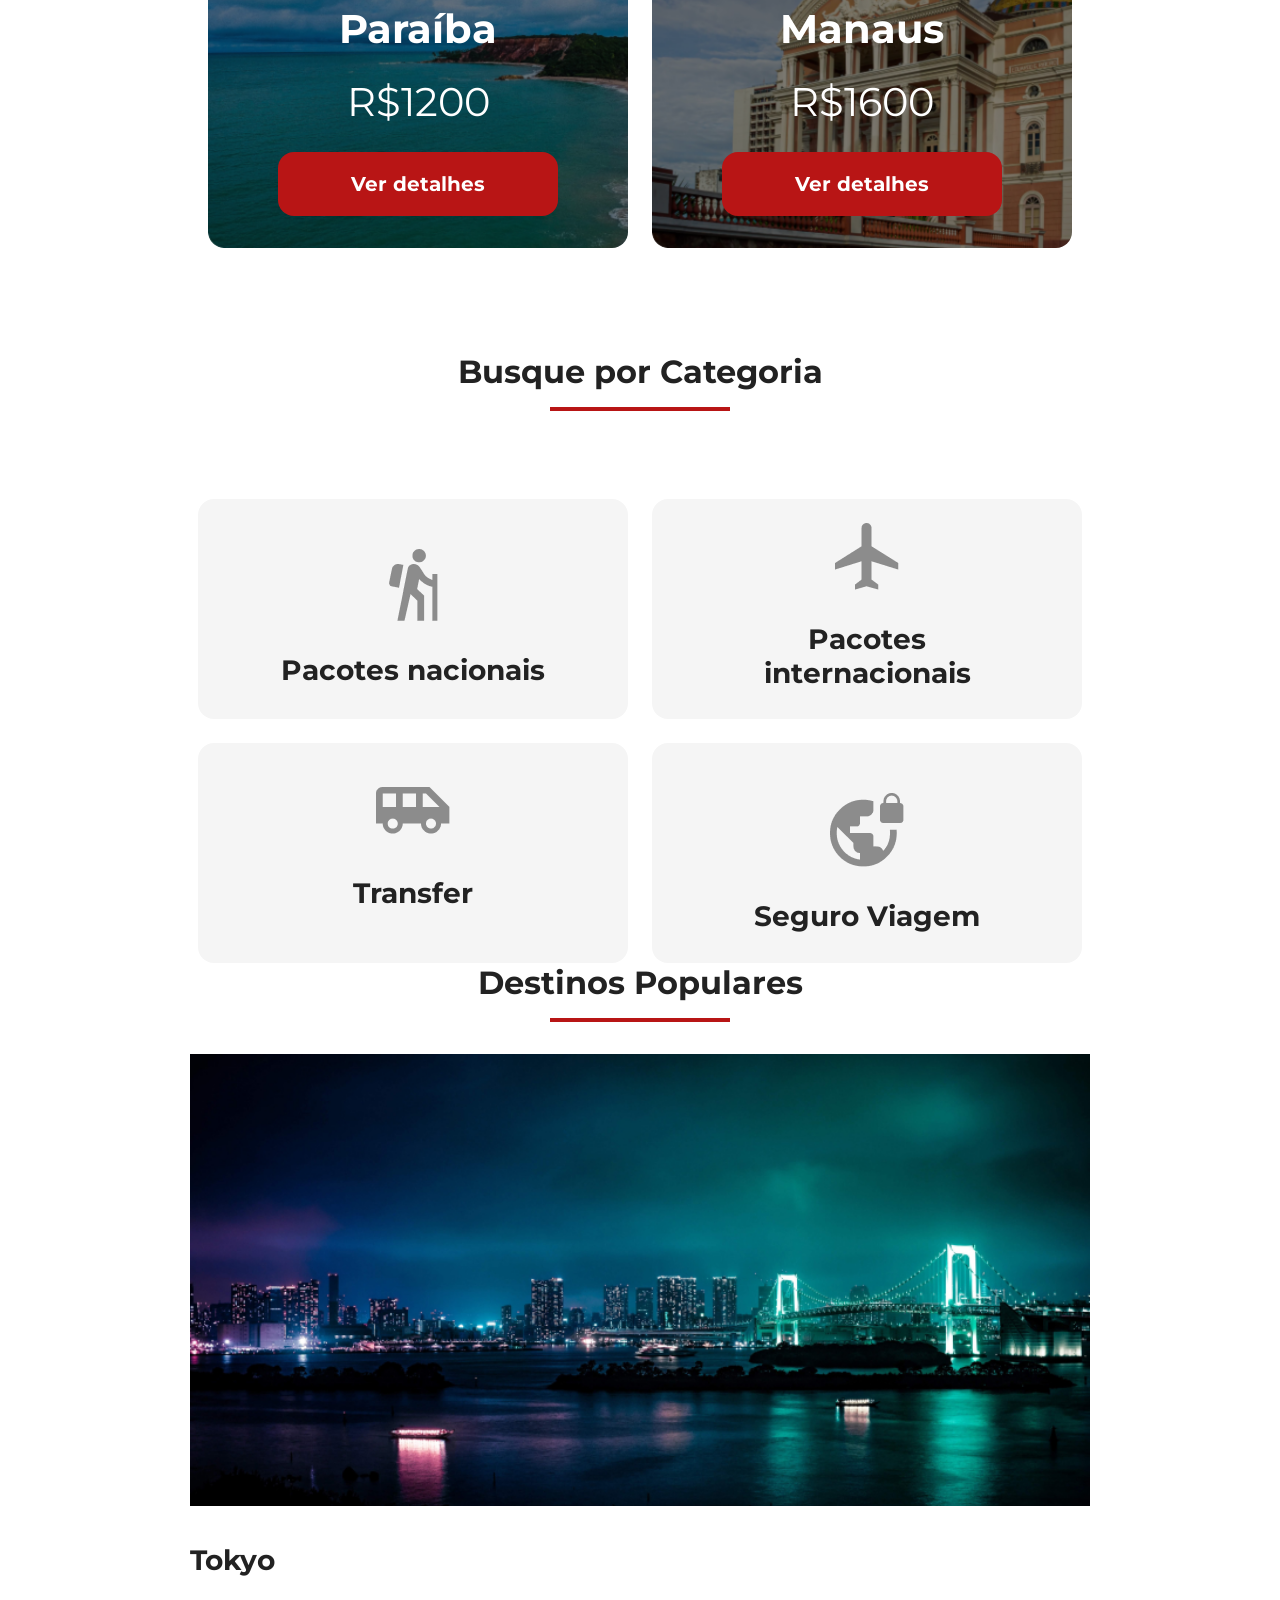
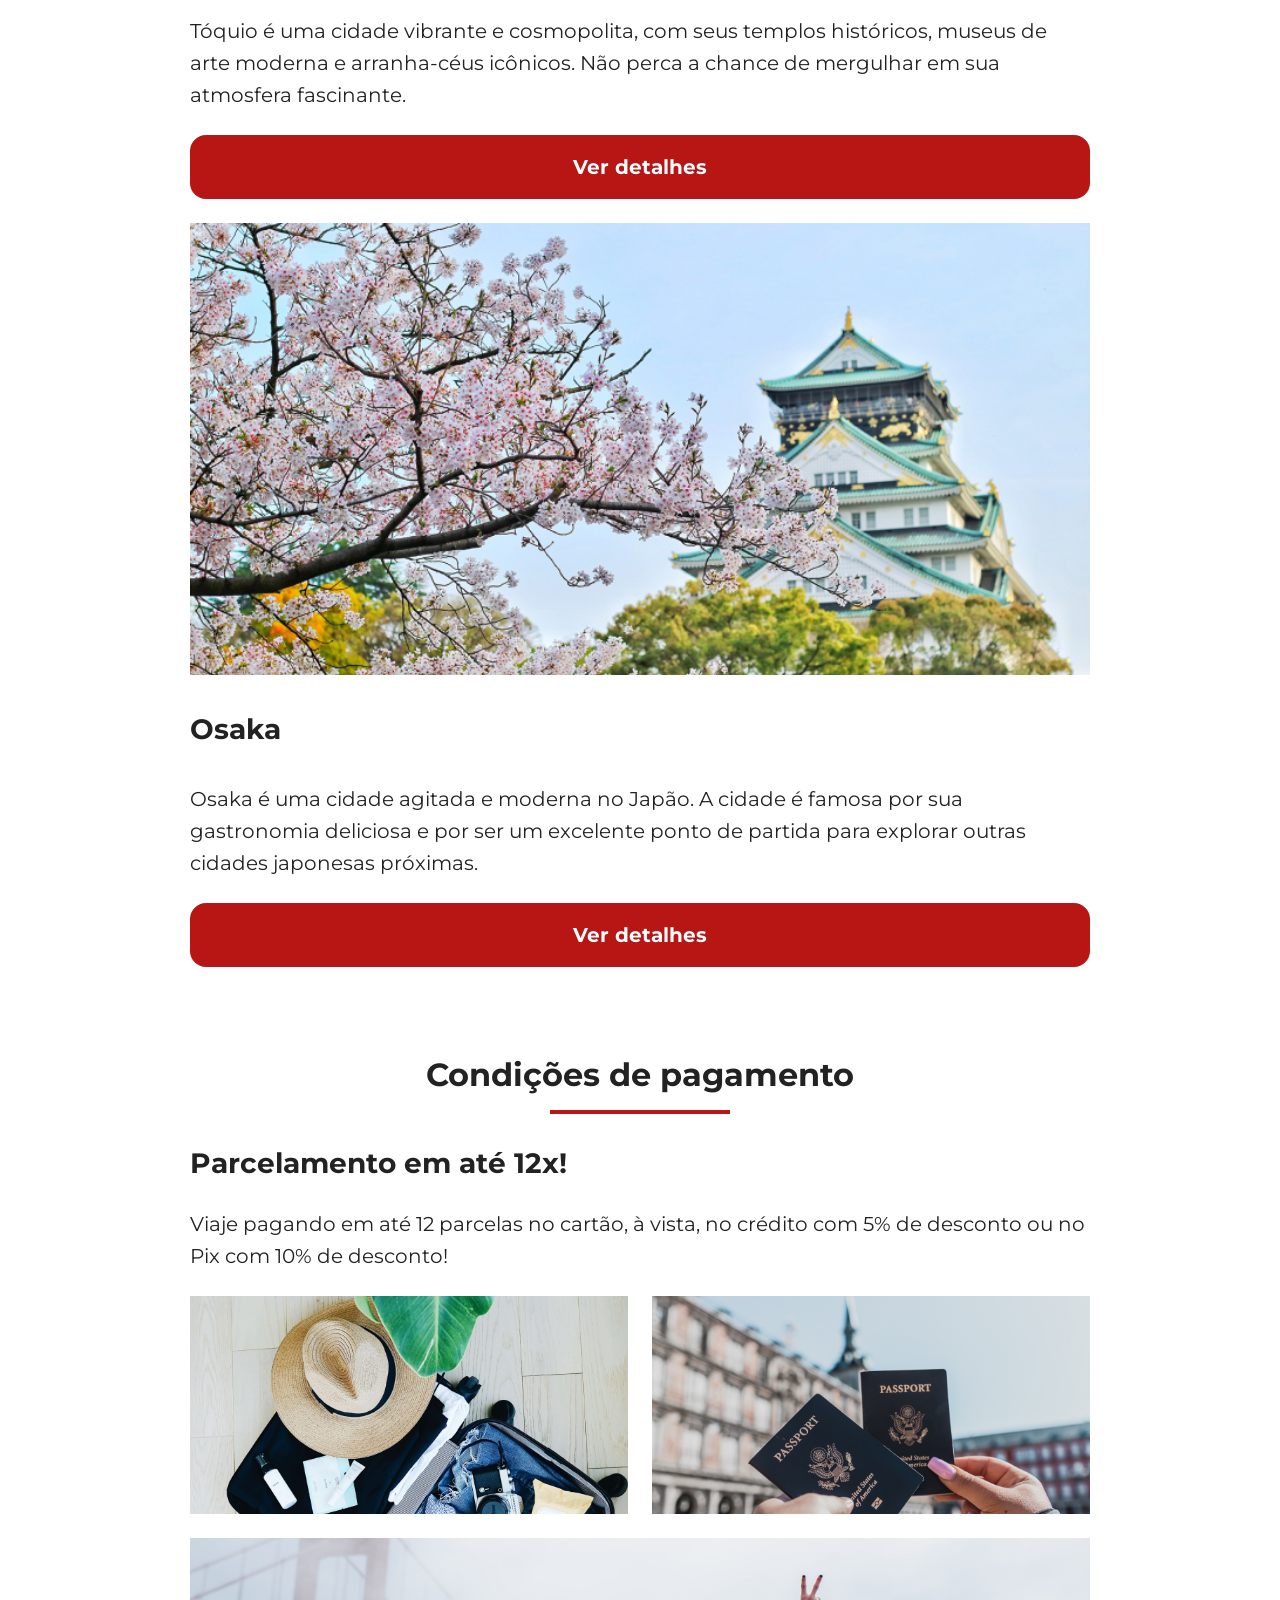
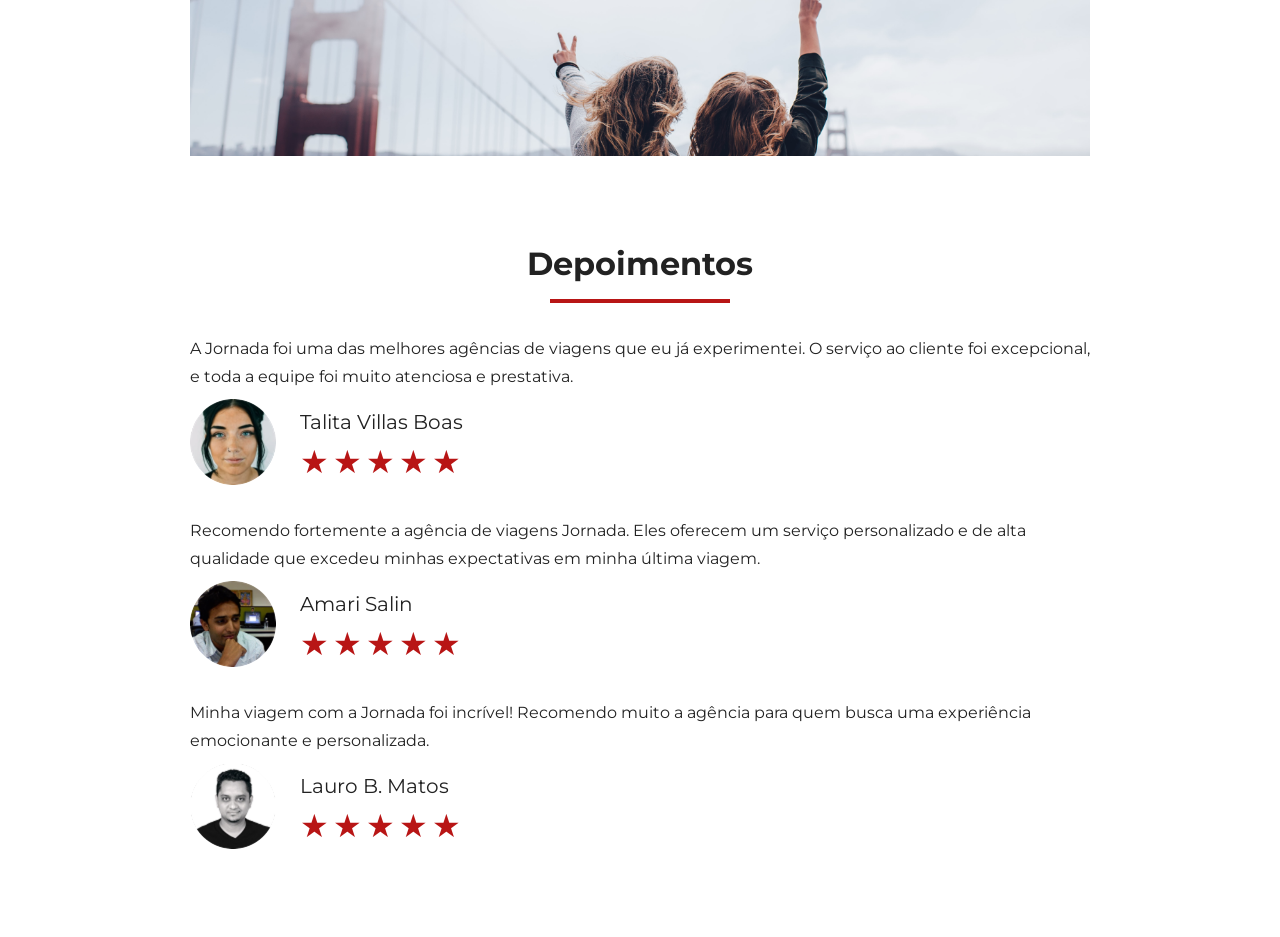
==== commit 01c9126f: "Adiciona e finaliza os estilos do feedback" ====
--- a/index.html
+++ b/index.html
@@ -212,6 +212,67 @@
     </div>
     </div>
 </section>
-
+<section class="feedbacks">
+  <div class="section-title">
+    <h2>Depoimentos</h2>
+    <hr />
+  </div>
+<div class="feedbacks-container">
+  <article>
+    <header>
+      <p>A Jornada foi uma das melhores agências de viagens que eu já experimentei. O serviço ao cliente foi excepcional, e toda a equipe foi muito atenciosa e prestativa.</p>
+    </header>
+    <footer>
+      <img src="img/avatar-talita.png" alt="Foto de perfil da cliente Talita Vilas Boas">
+      <div class="profile-content">
+        <h4>Talita Villas Boas</h4>
+        <div class="rating">
+          <span class="star">★</span>
+          <span class="star">★</span>
+          <span class="star">★</span>
+          <span class="star">★</span>
+          <span class="star">★</span>
+        </div>
+      </div>
+    </footer>
+  </article>
+  <article>
+    <header>
+      <p>Recomendo fortemente a agência de viagens Jornada. Eles oferecem um serviço personalizado e de alta qualidade que excedeu minhas expectativas em minha última viagem.</p>
+    </header>
+    <footer>
+      <img src="img/avatar-amari.png" alt="foto de perfil do cliente Amari Salin">
+      <div class="profile-content">
+        <h4>Amari Salin</h4>
+        <div class="rating">
+          <span class="star">★</span>
+          <span class="star">★</span>
+          <span class="star">★</span>
+          <span class="star">★</span>
+          <span class="star">★</span>
+        </div>
+      </div>
+    </footer>
+  </article>
+  <article>
+    <header>
+      <p>Minha viagem com a Jornada foi incrível! Recomendo muito a agência para quem busca uma experiência emocionante e personalizada.</p>
+    </header>
+    <footer>
+      <img src="img/avatar-lauro.png" alt="foto de perfil do cliente Lauro B. Matos">
+      <div class="profile-content">
+      <h4>Lauro B. Matos</h4>
+        <div class="rating">
+          <span class="star">★</span>
+          <span class="star">★</span>
+          <span class="star">★</span>
+          <span class="star">★</span>
+          <span class="star">★</span>
+        </div>
+      </div>
+    </footer>
+  </article>
+</div>
+</section>
   </body>
 </html>
--- a/css/style.css
+++ b/css/style.css
@@ -4,4 +4,5 @@
 @import url("./offers.css");
 @import url("./browser.css");
 @import url("./destination.css");
-@import url("./payments.css");+@import url("./payments.css");
+@import url("./feedback.css");
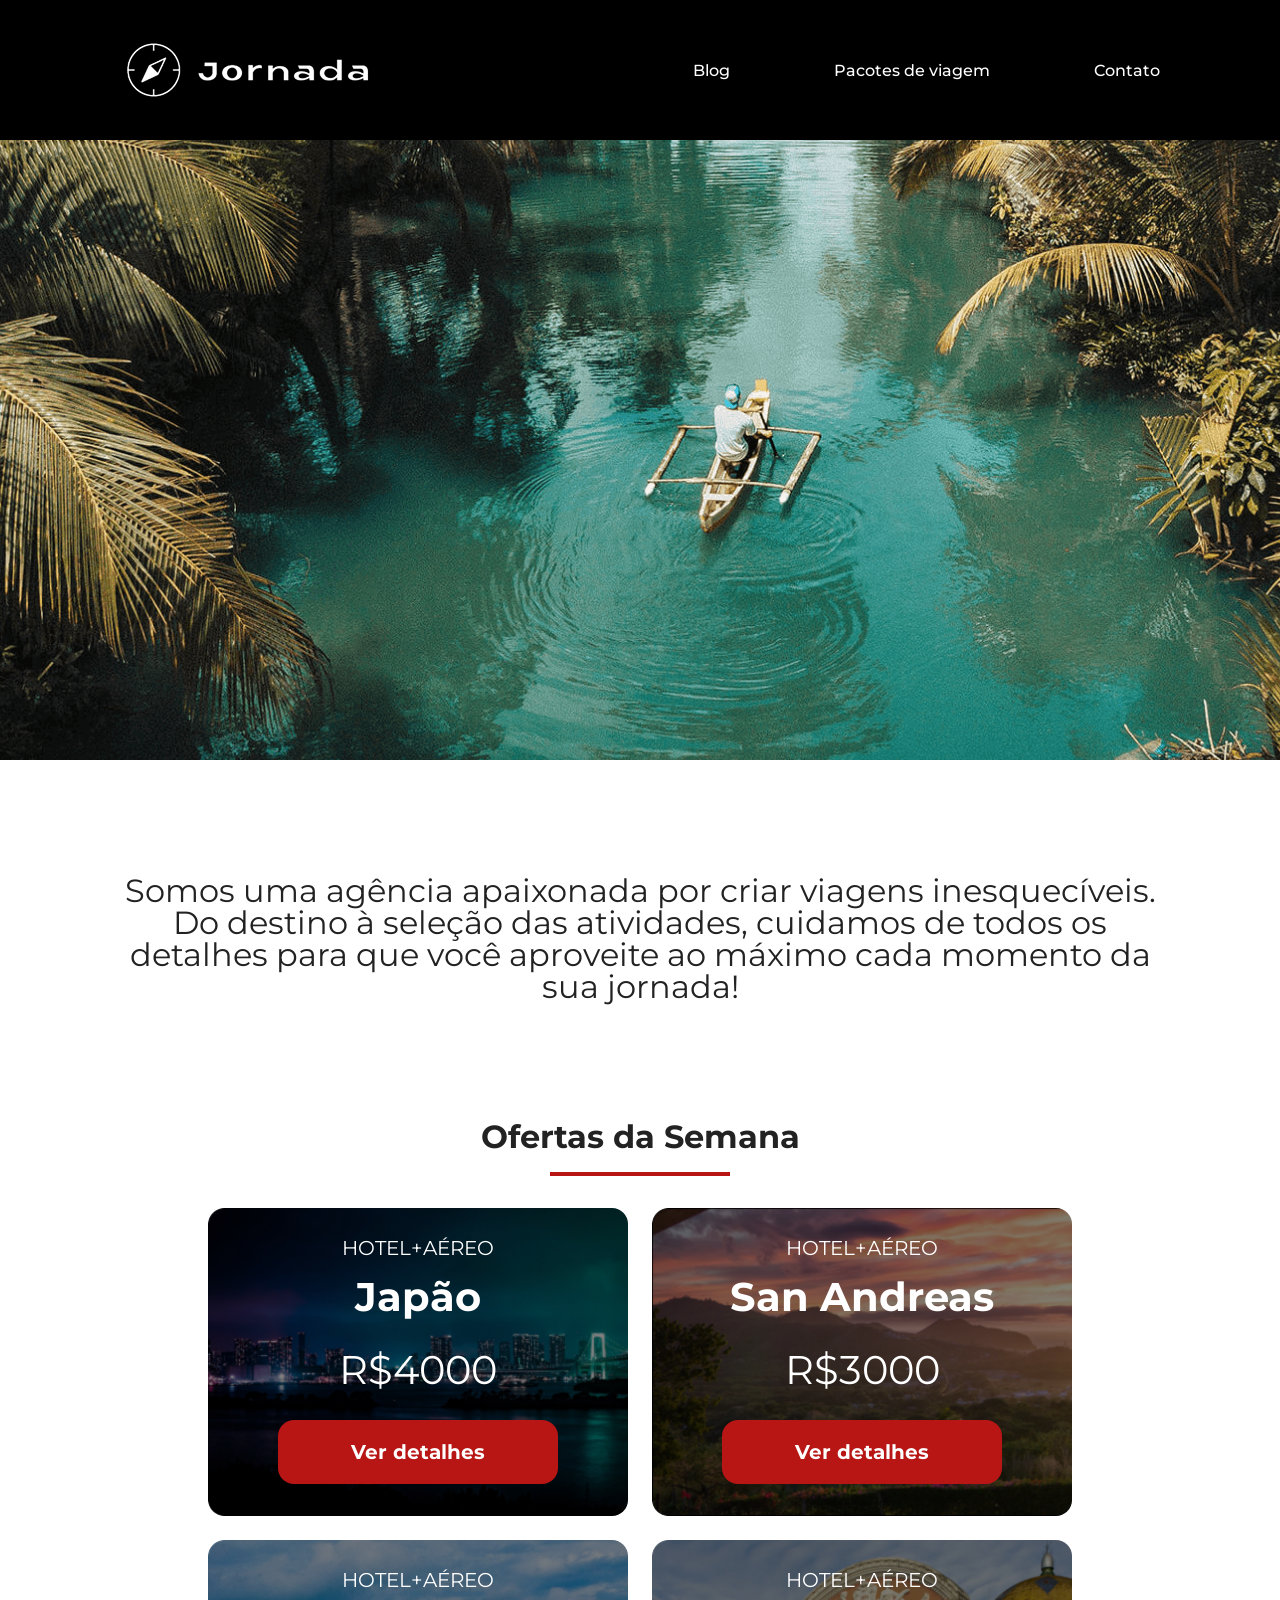
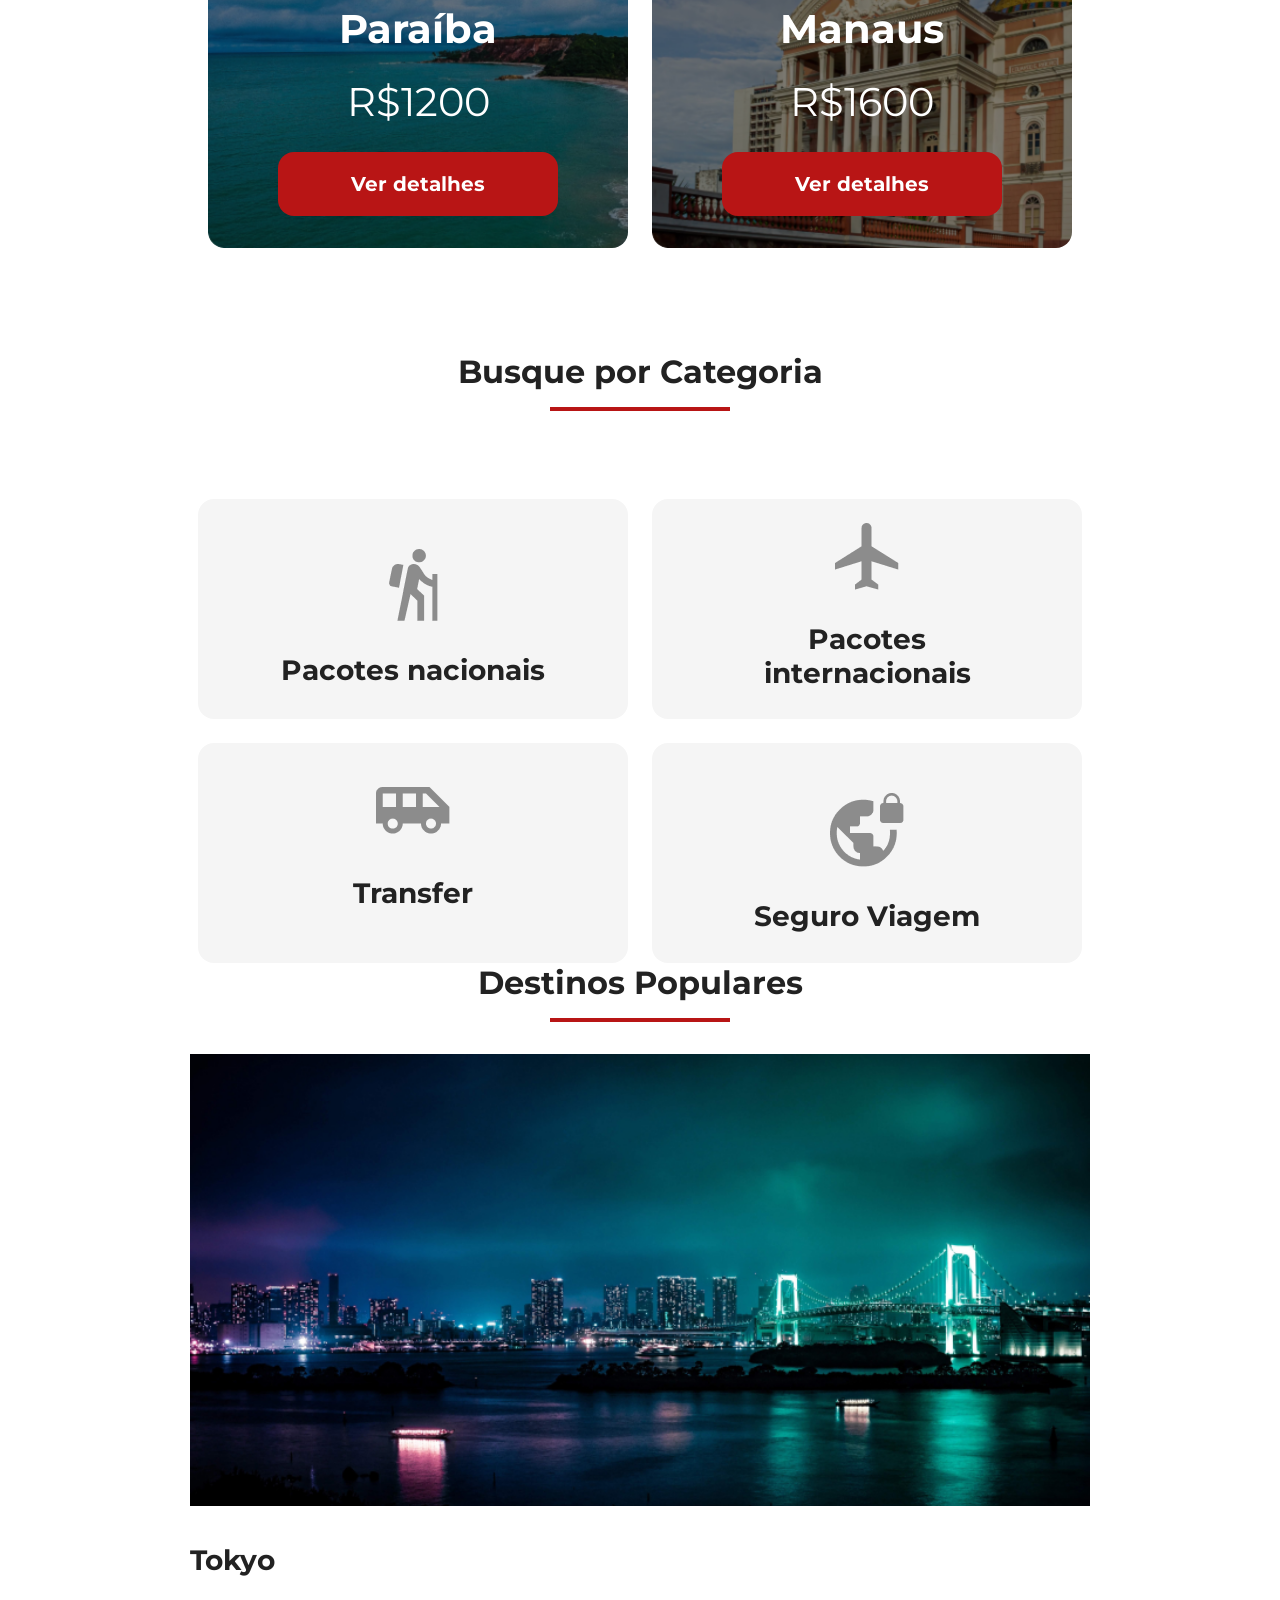
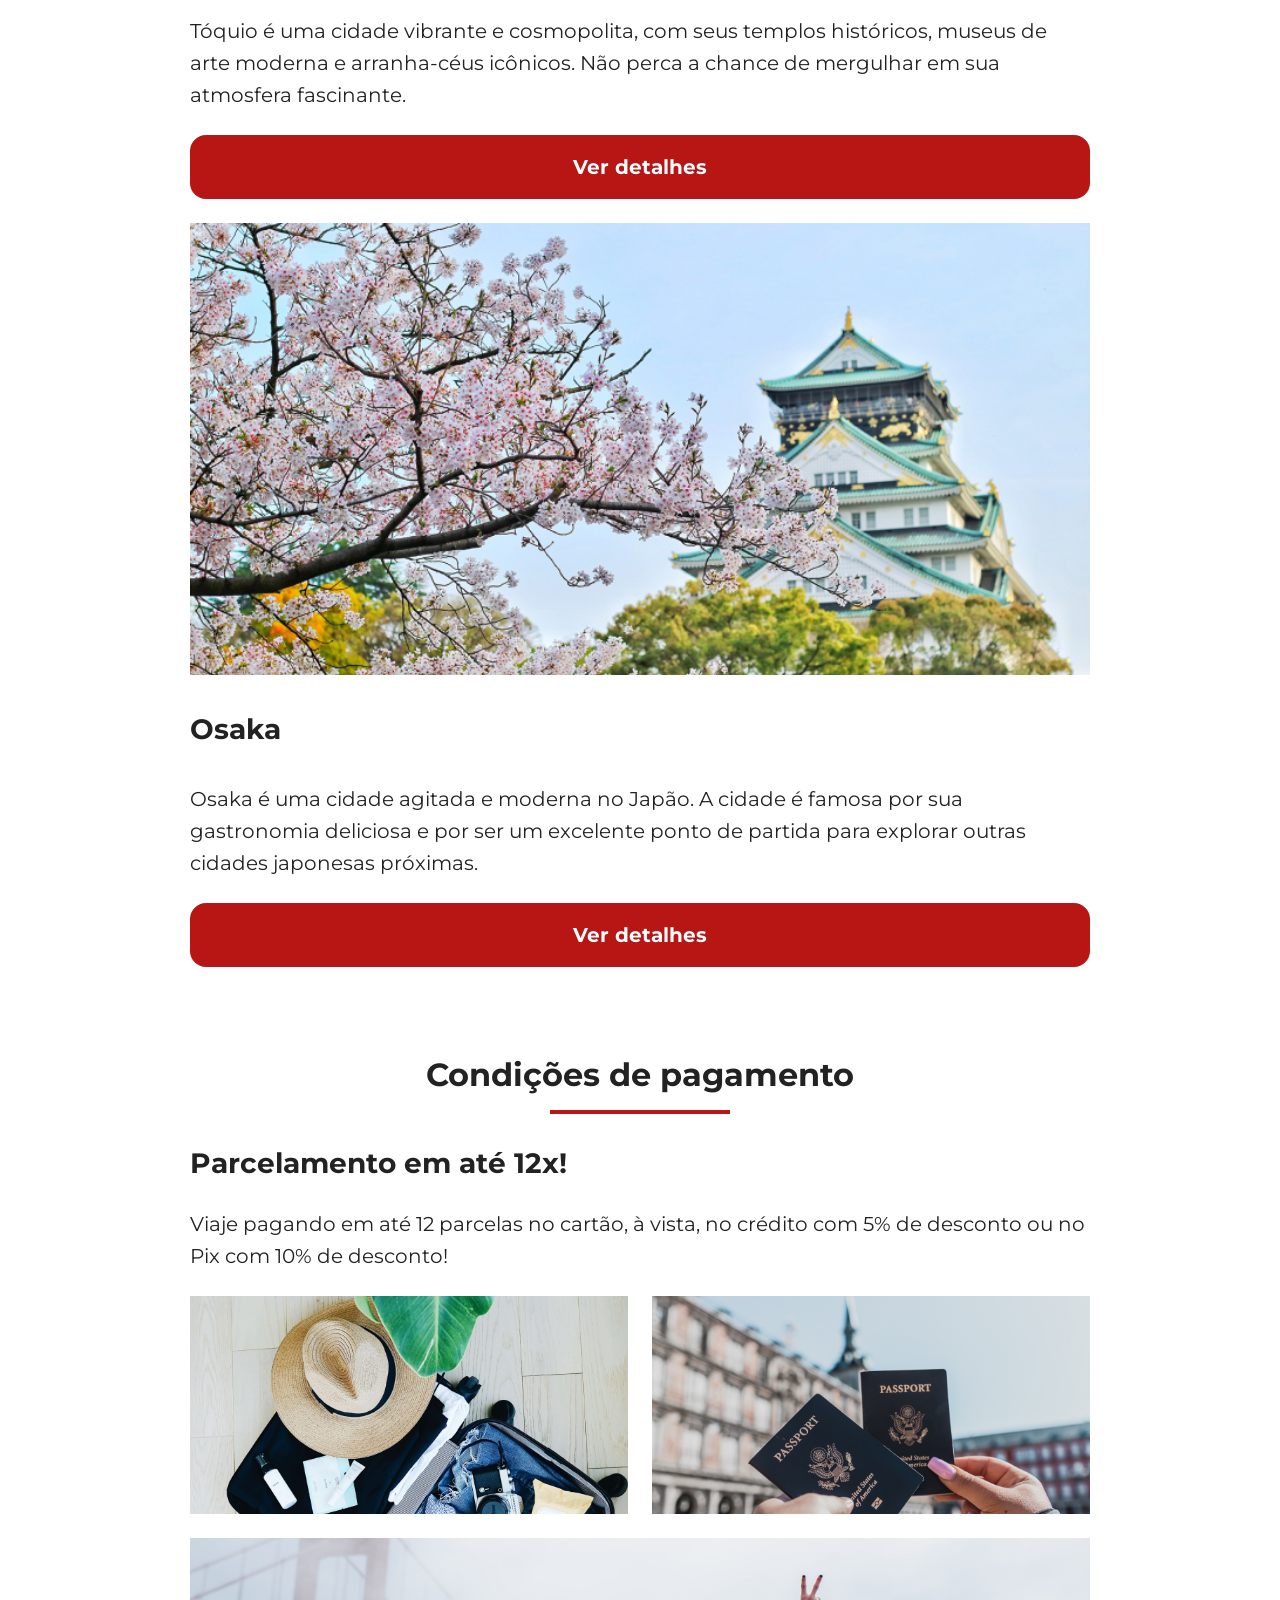
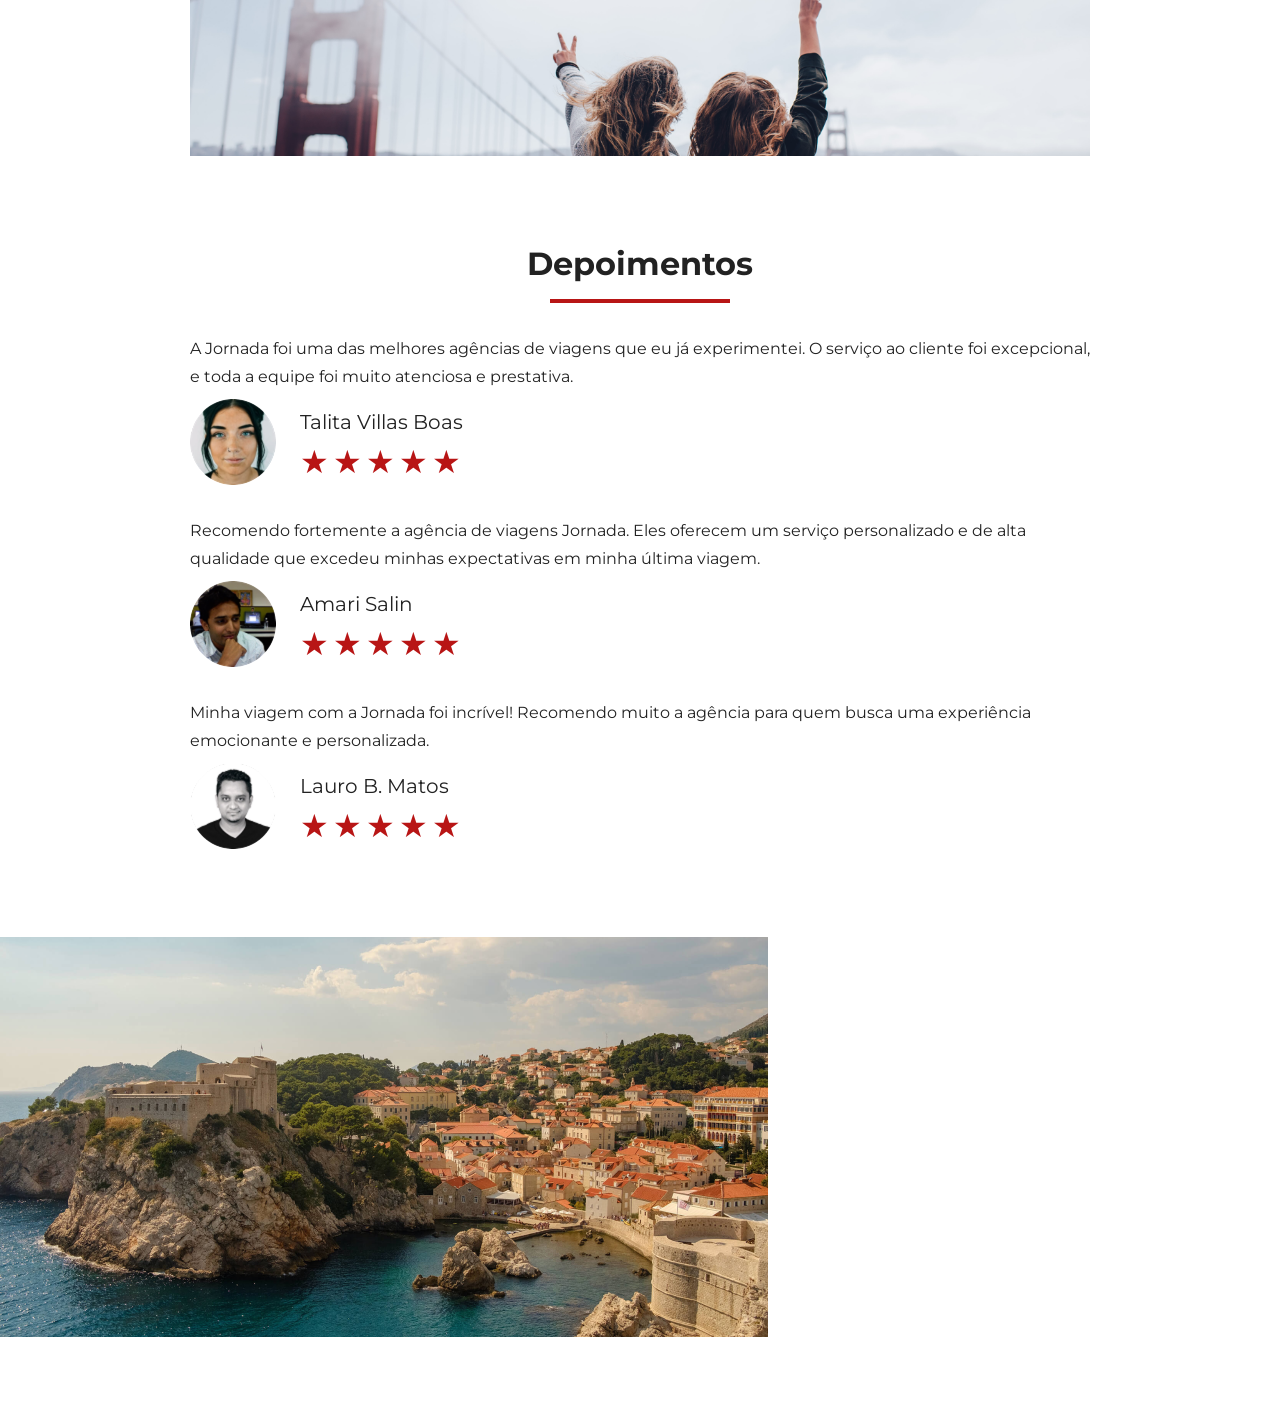
==== commit 93e0bb0a: "adiciona banner" ====
--- a/index.html
+++ b/index.html
@@ -274,5 +274,9 @@
   </article>
 </div>
 </section>
+<section class="banner">
+</section>
+<footer>
+</footer>
   </body>
 </html>
--- a/css/style.css
+++ b/css/style.css
@@ -5,4 +5,5 @@
 @import url("./browser.css");
 @import url("./destination.css");
 @import url("./payments.css");
-@import url("./feedback.css");+@import url("./feedback.css");
+@import url("./banner.css");
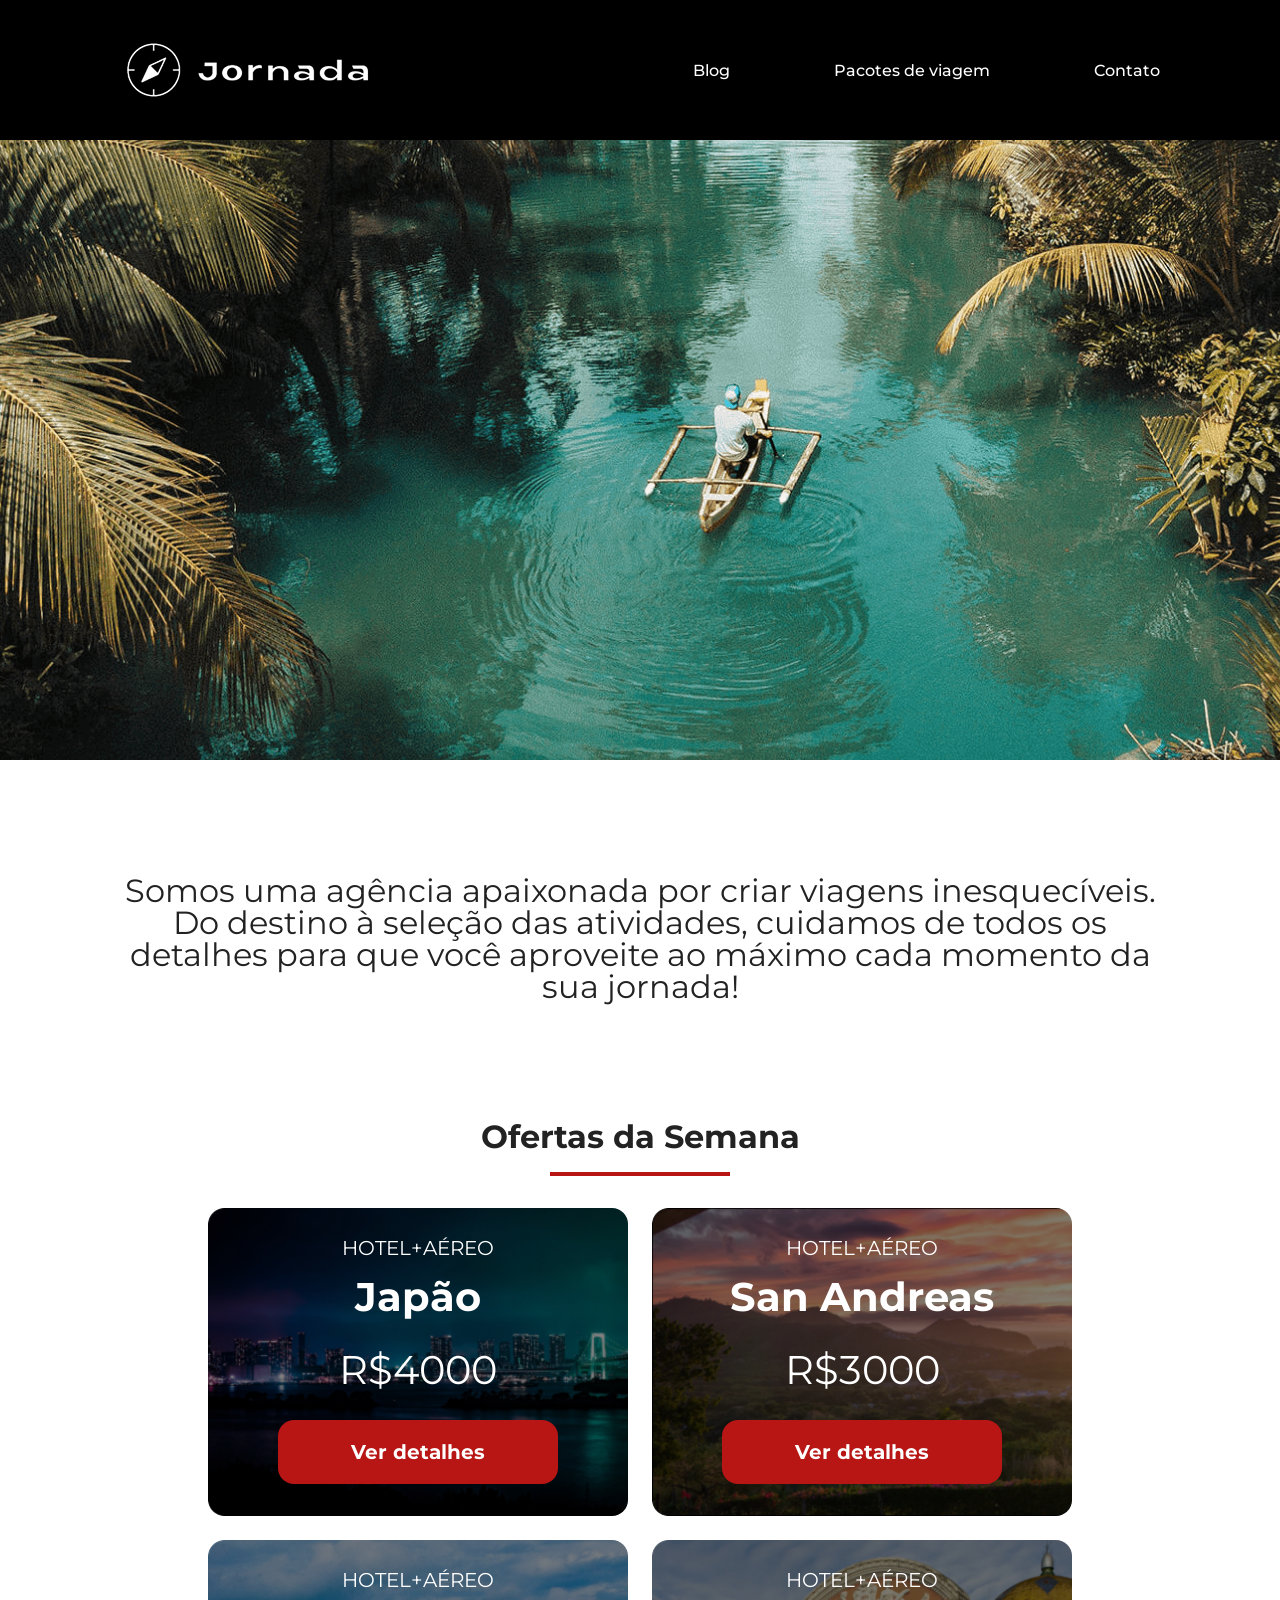
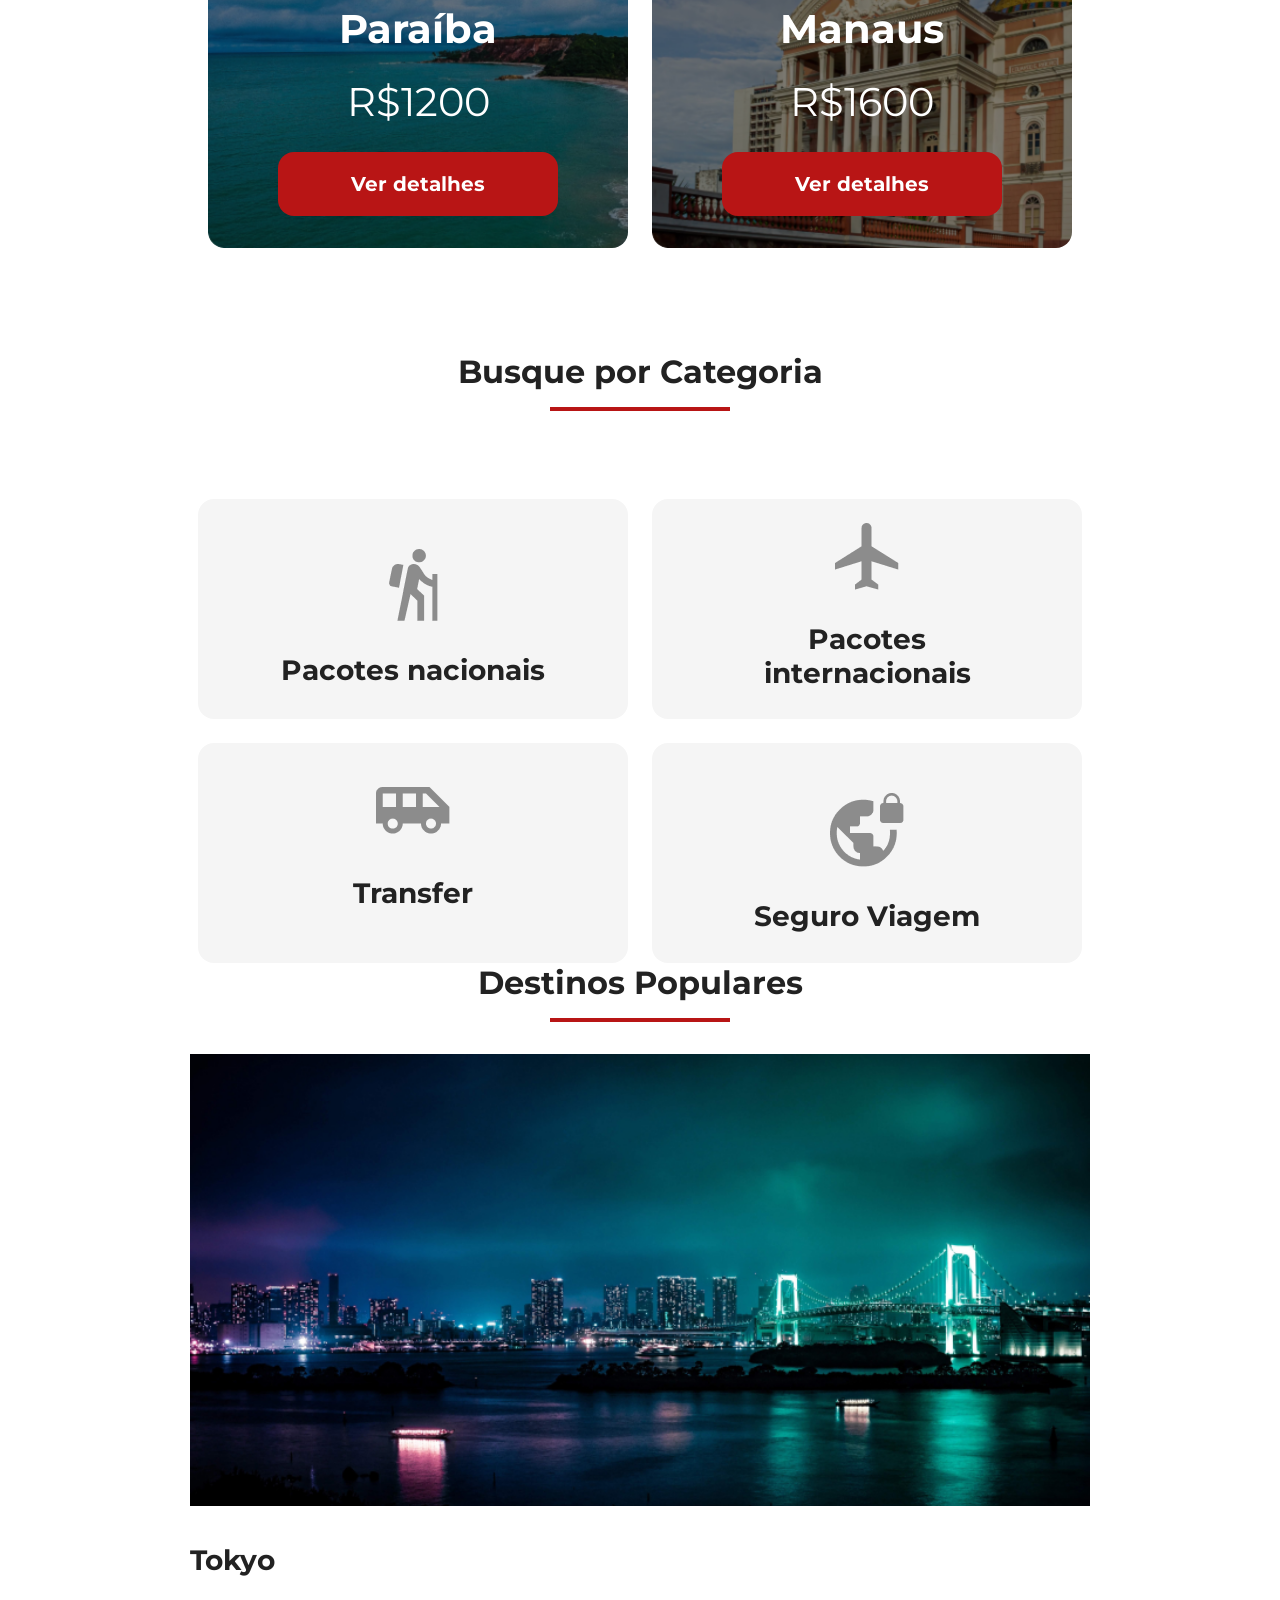
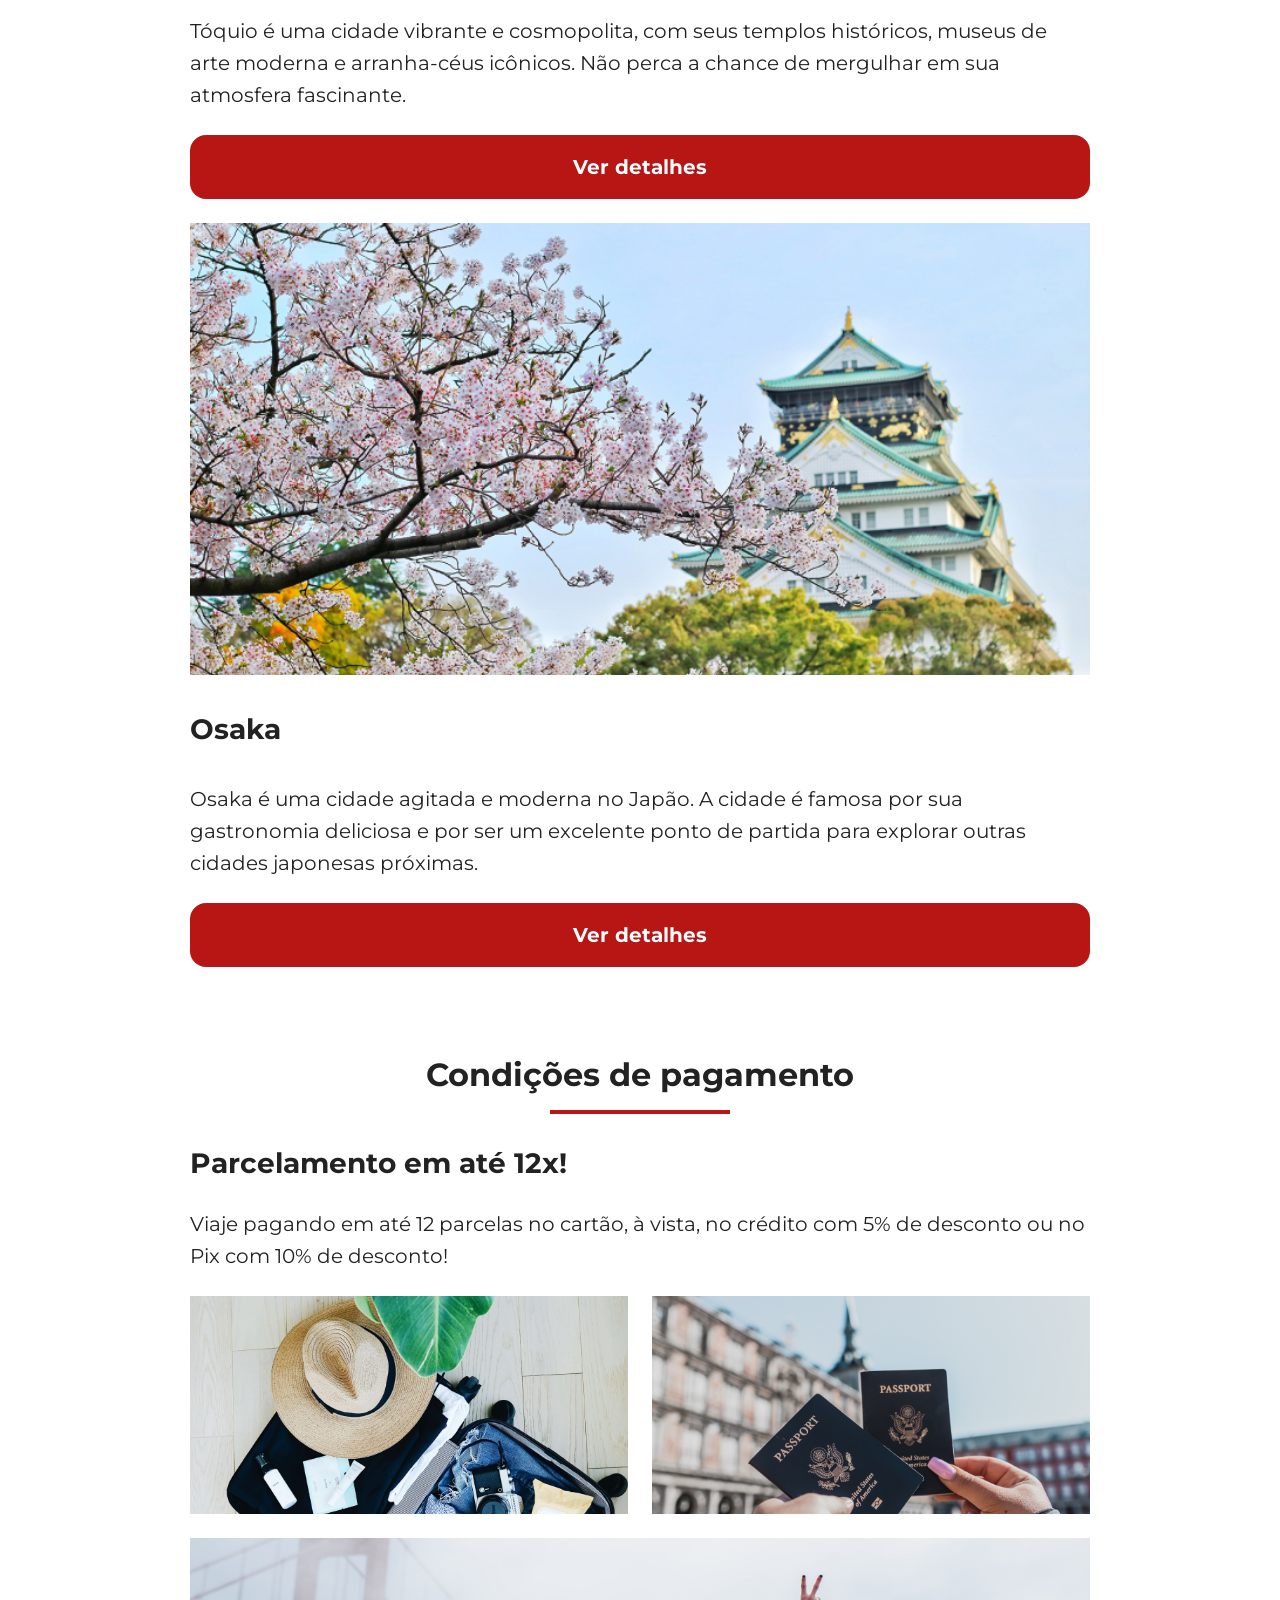
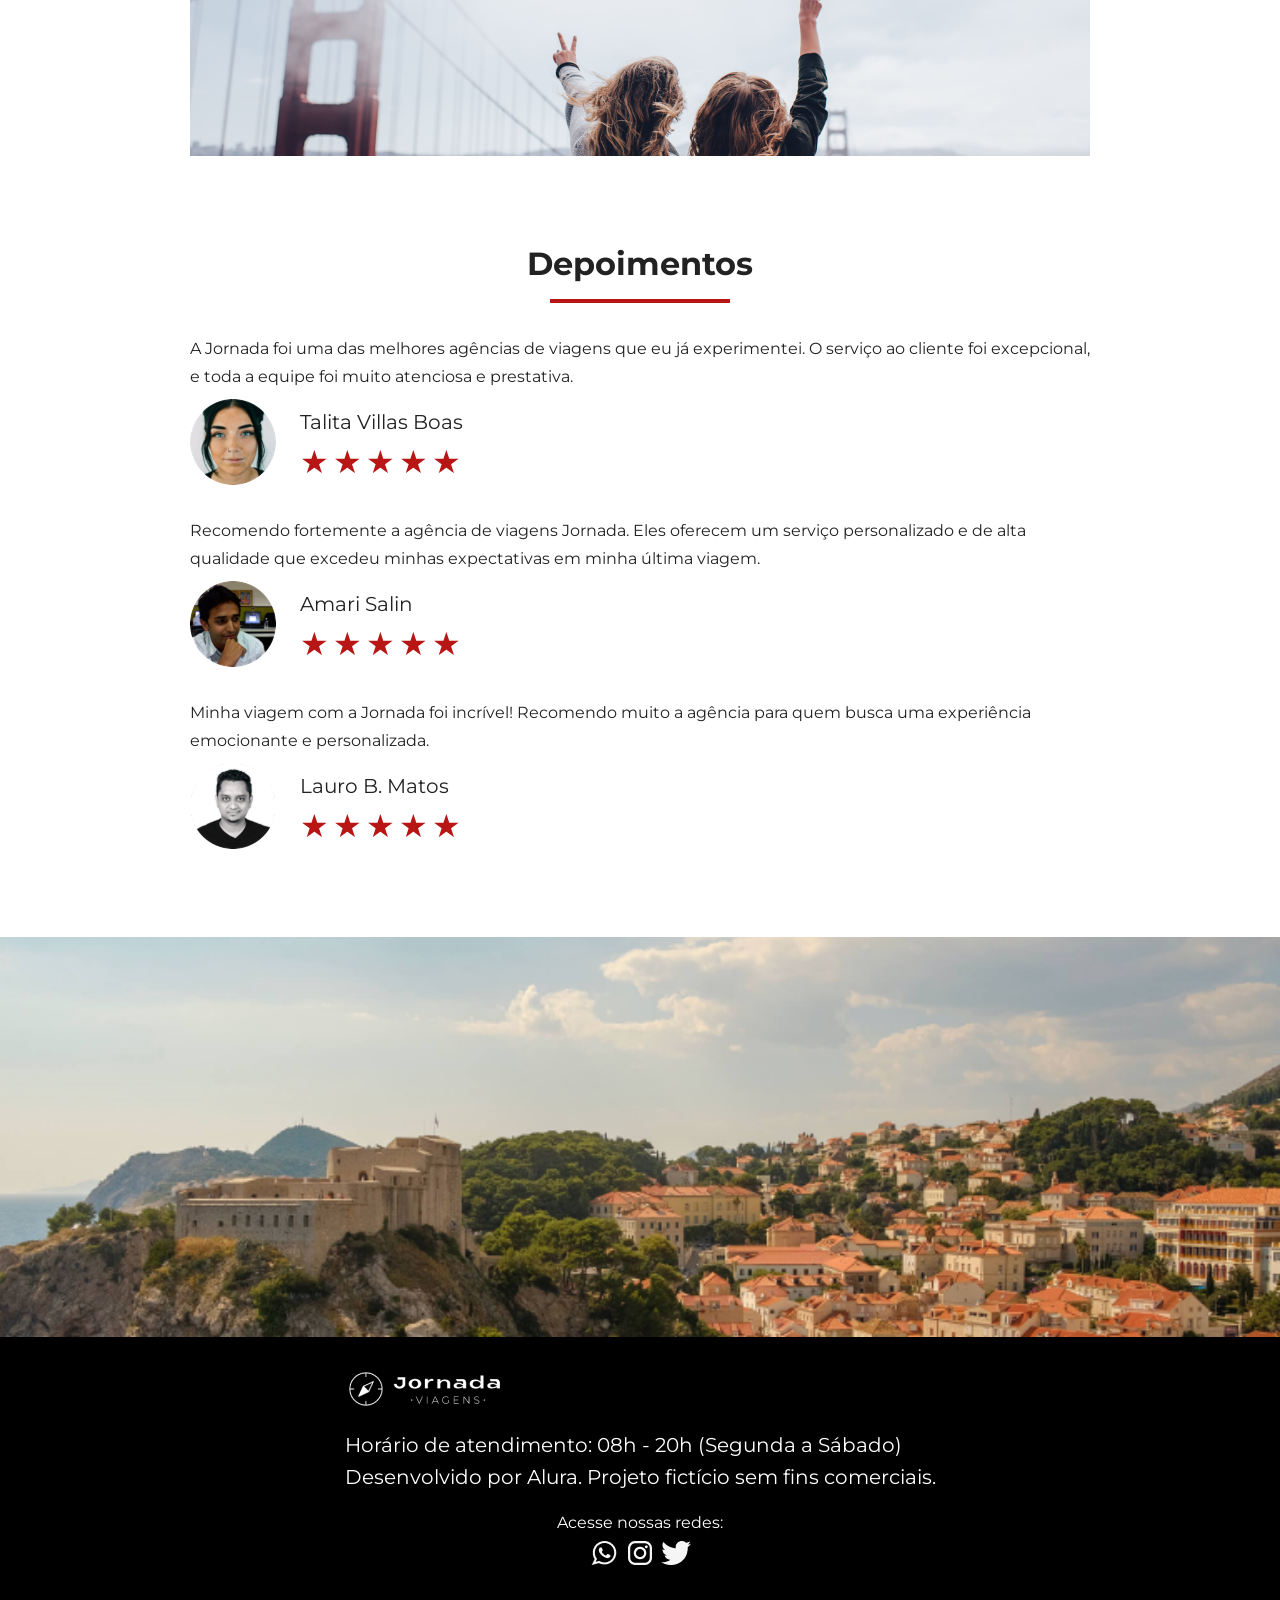
==== commit 25c442de: "Adiciona footer" ====
--- a/index.html
+++ b/index.html
@@ -4,6 +4,7 @@
     <meta charset="UTF-8" />
     <meta name="viewport" content="width=device-width, initial-scale=1.0" />
     <link rel="stylesheet" href="css/style.css" />
+    <link rel="icon" href="favico.svg" type="image/icon"/>
     <title>Jornada viagens</title>
   </head>
   <body>
@@ -276,7 +277,27 @@
 </section>
 <section class="banner">
 </section>
-<footer>
+<footer class="main-footer">
+  <div class="footer-content">
+  <img
+          class="logo-footer"
+          src="img/logo-jornada-footer.png"
+          alt="Bussola do logo Jornada Viagens na cor branca"
+        />
+<div class="text-content">
+  <p class="content-text">Horário de atendimento: 08h - 20h (Segunda a Sábado)</p>
+  <p class="content-text">Desenvolvido por Alura. Projeto fictício sem fins comerciais.</p>
+</div>
+</div>
+<div class="social-networks">
+  <p>Acesse nossas redes:</p>
+  <a href="#" target="_blank"><img src="img/logo-whatsapp.png" title="Acesse o WhatsApp do Jornada Viagens" alt="Icone do WhatsApp na cor branca"
+  /></a>
+  <a href="#" target="_blank"><img src="img/logo-instagram.png" title="Acesse o Instagram do Jornada Viagens" alt="Icone do Instagram na cor branca"
+  /></a>
+  <a href="#" target="_blank"><img src="img/logo-x.png" title="Acesse o X do Jornada Viagens" alt="Icone do X na cor branca"
+  /></a>
+</div>
 </footer>
   </body>
 </html>
--- a/css/style.css
+++ b/css/style.css
@@ -6,4 +6,5 @@
 @import url("./destination.css");
 @import url("./payments.css");
 @import url("./feedback.css");
-@import url("./banner.css");+@import url("./banner.css");
+@import url("./footer.css");
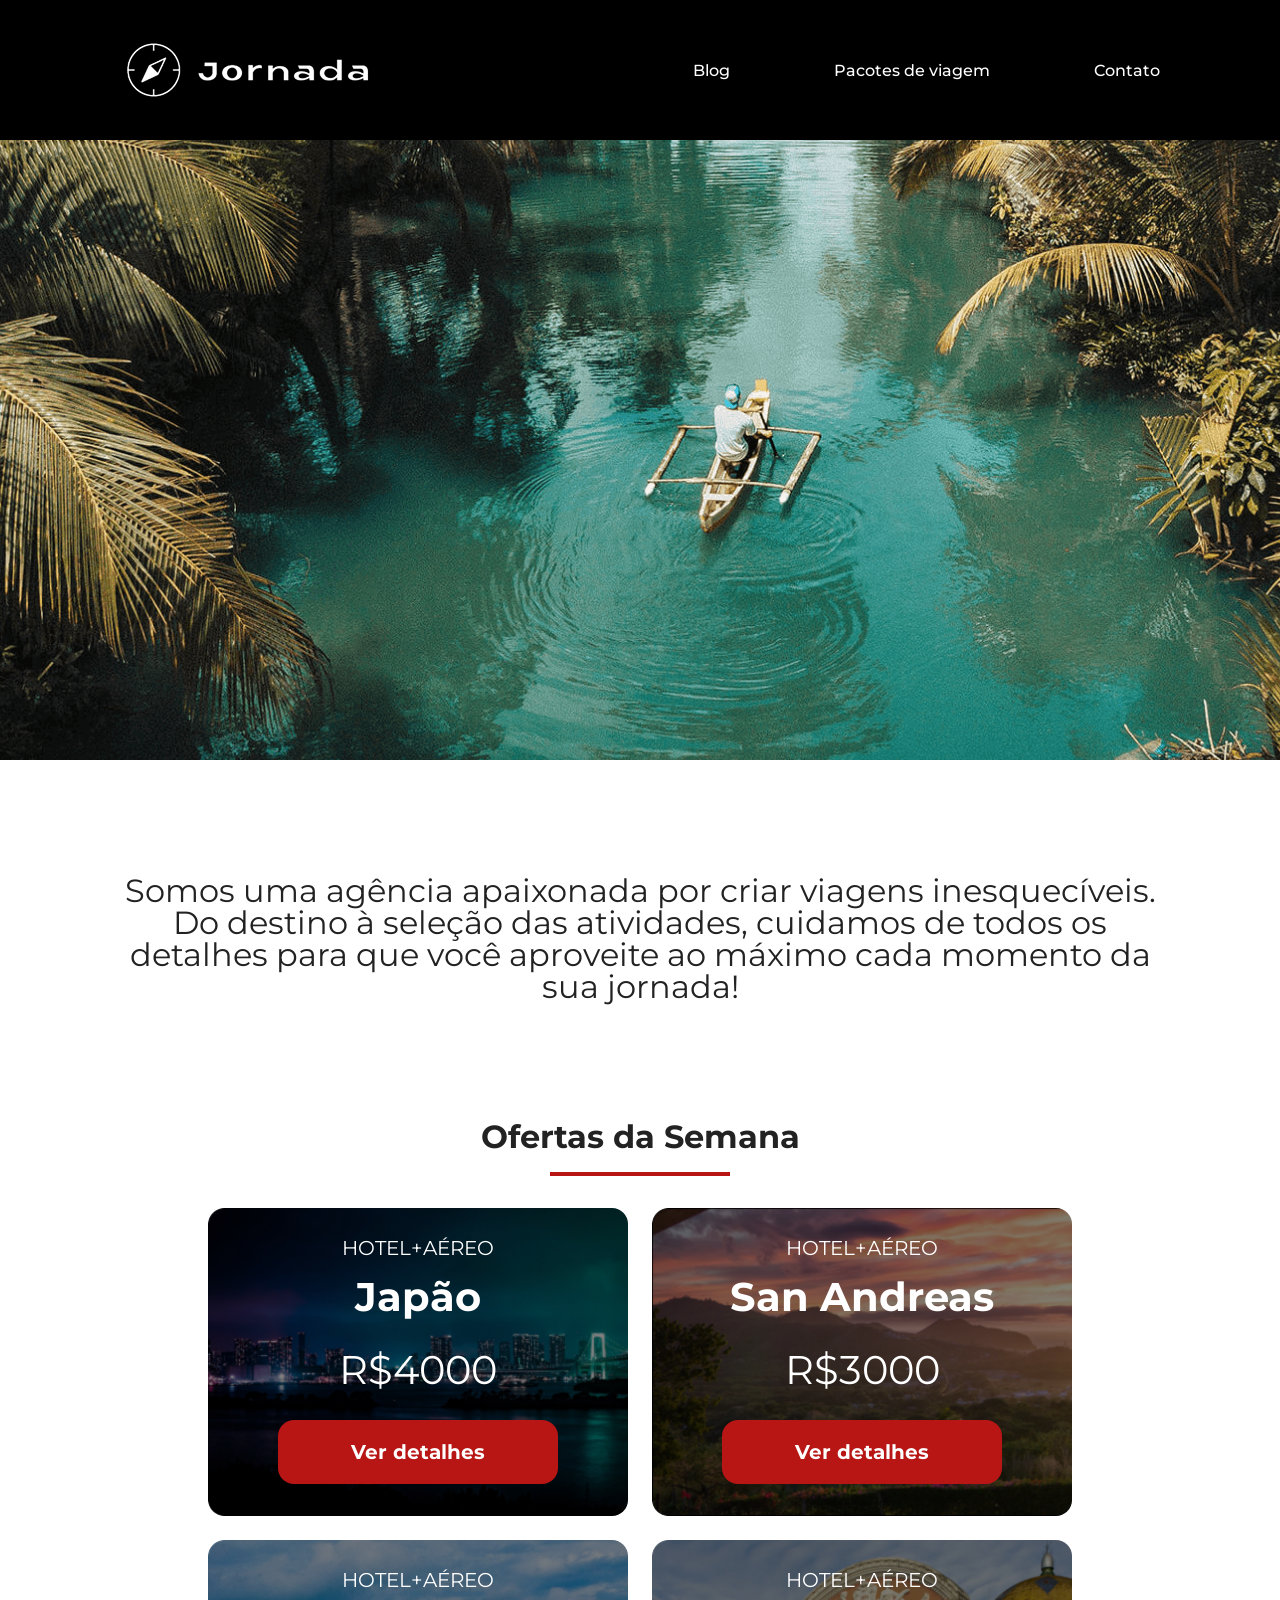
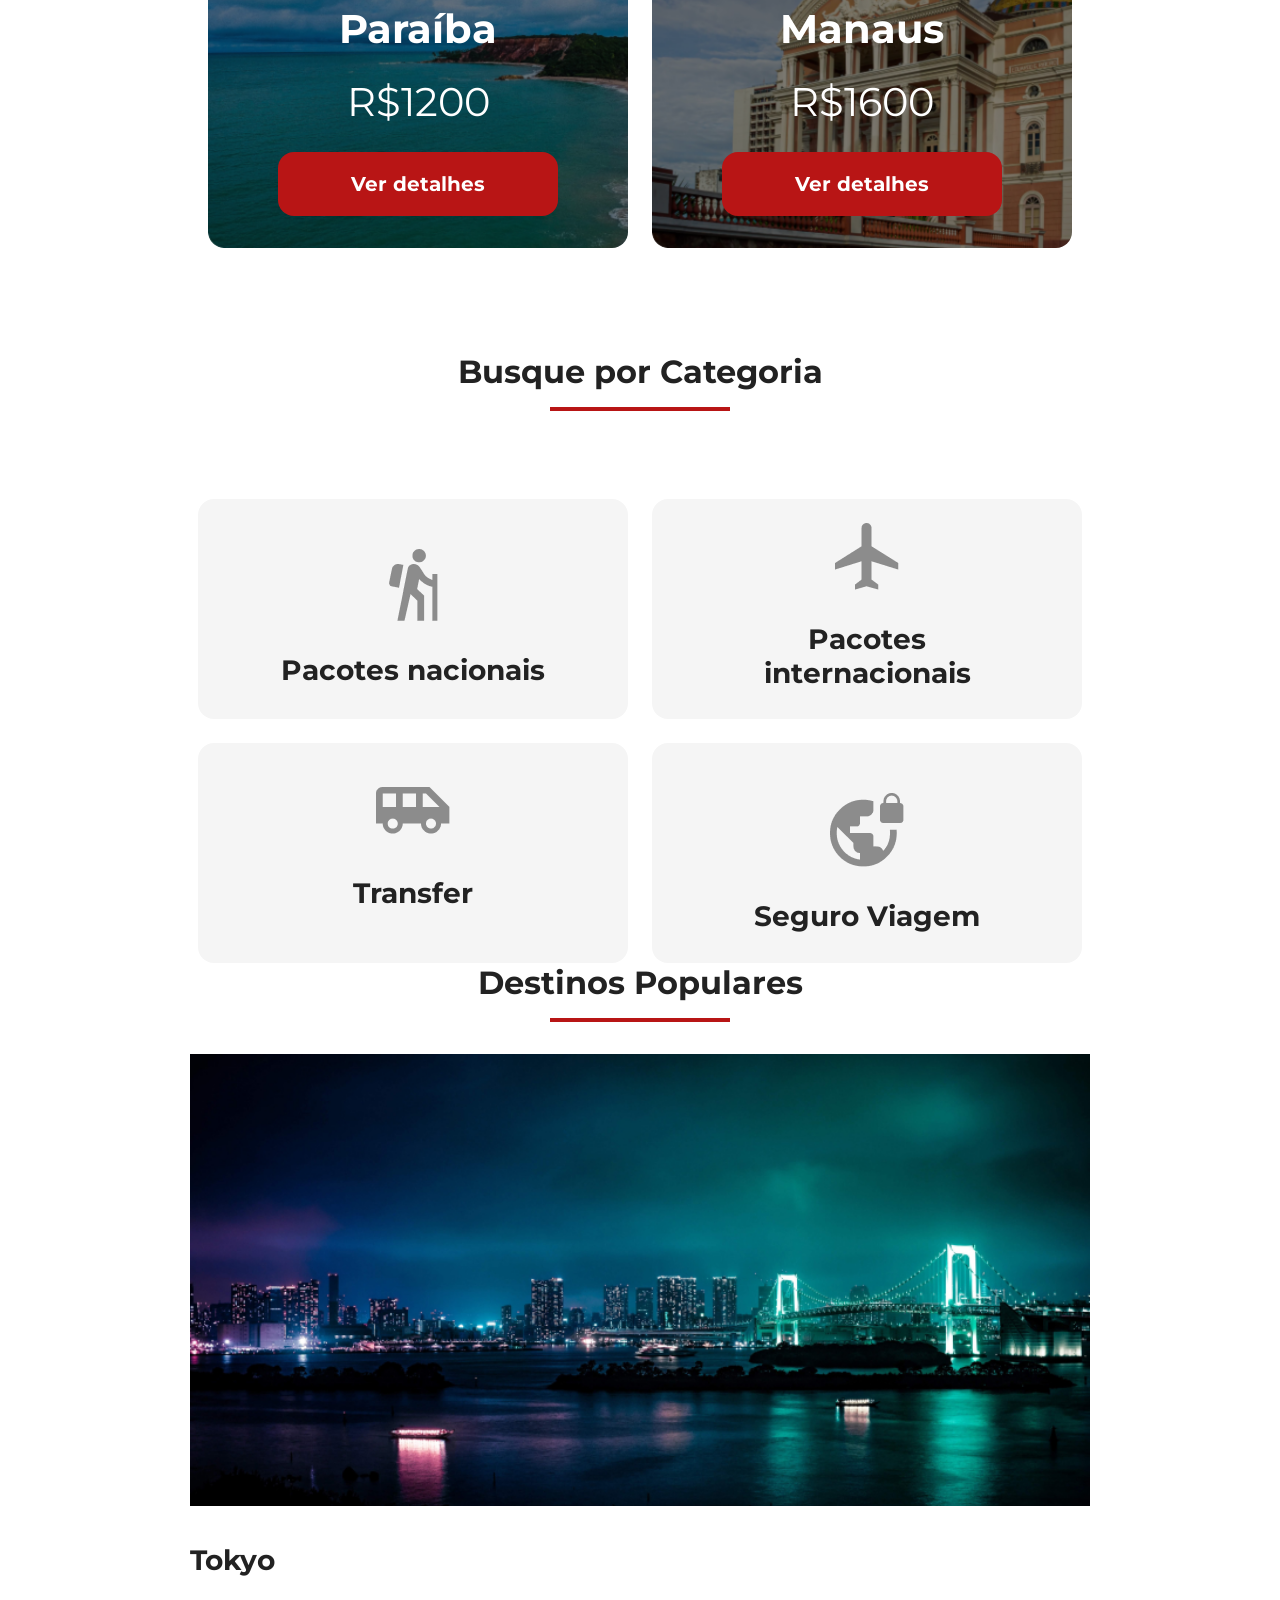
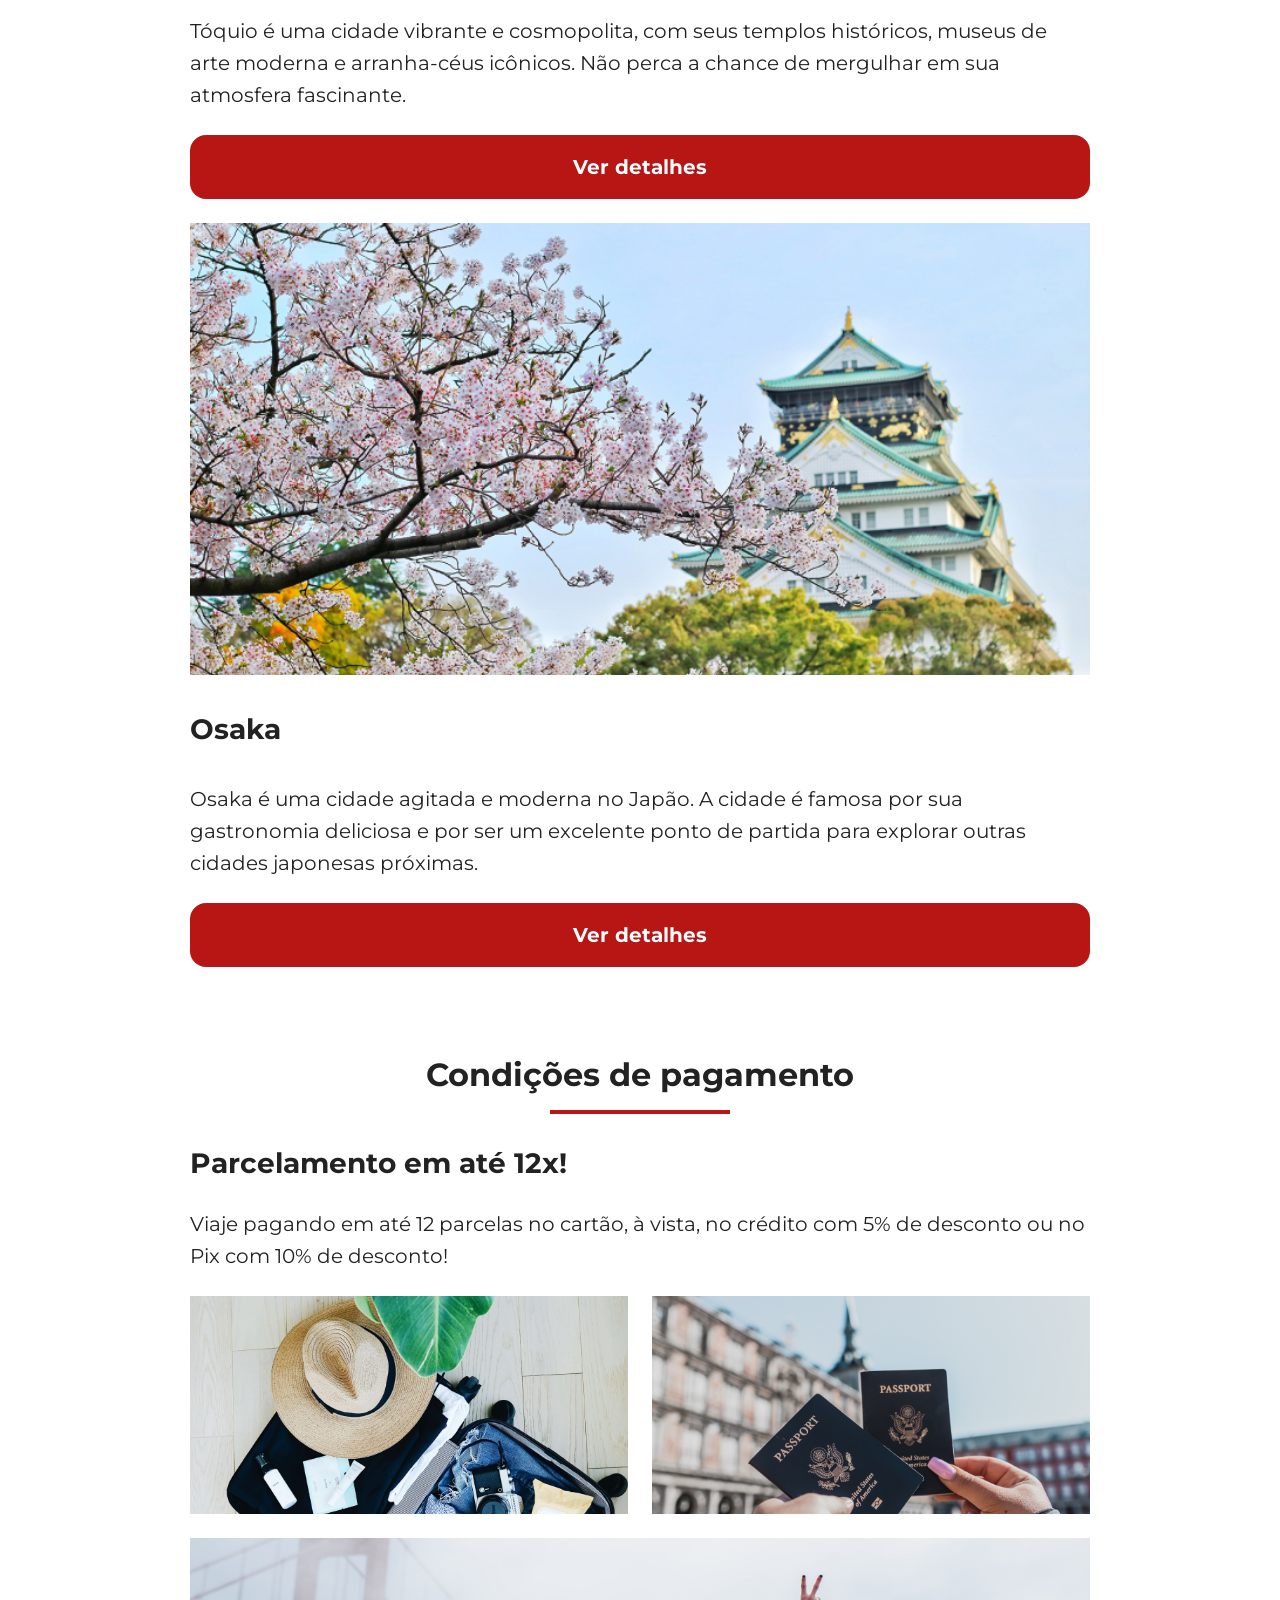
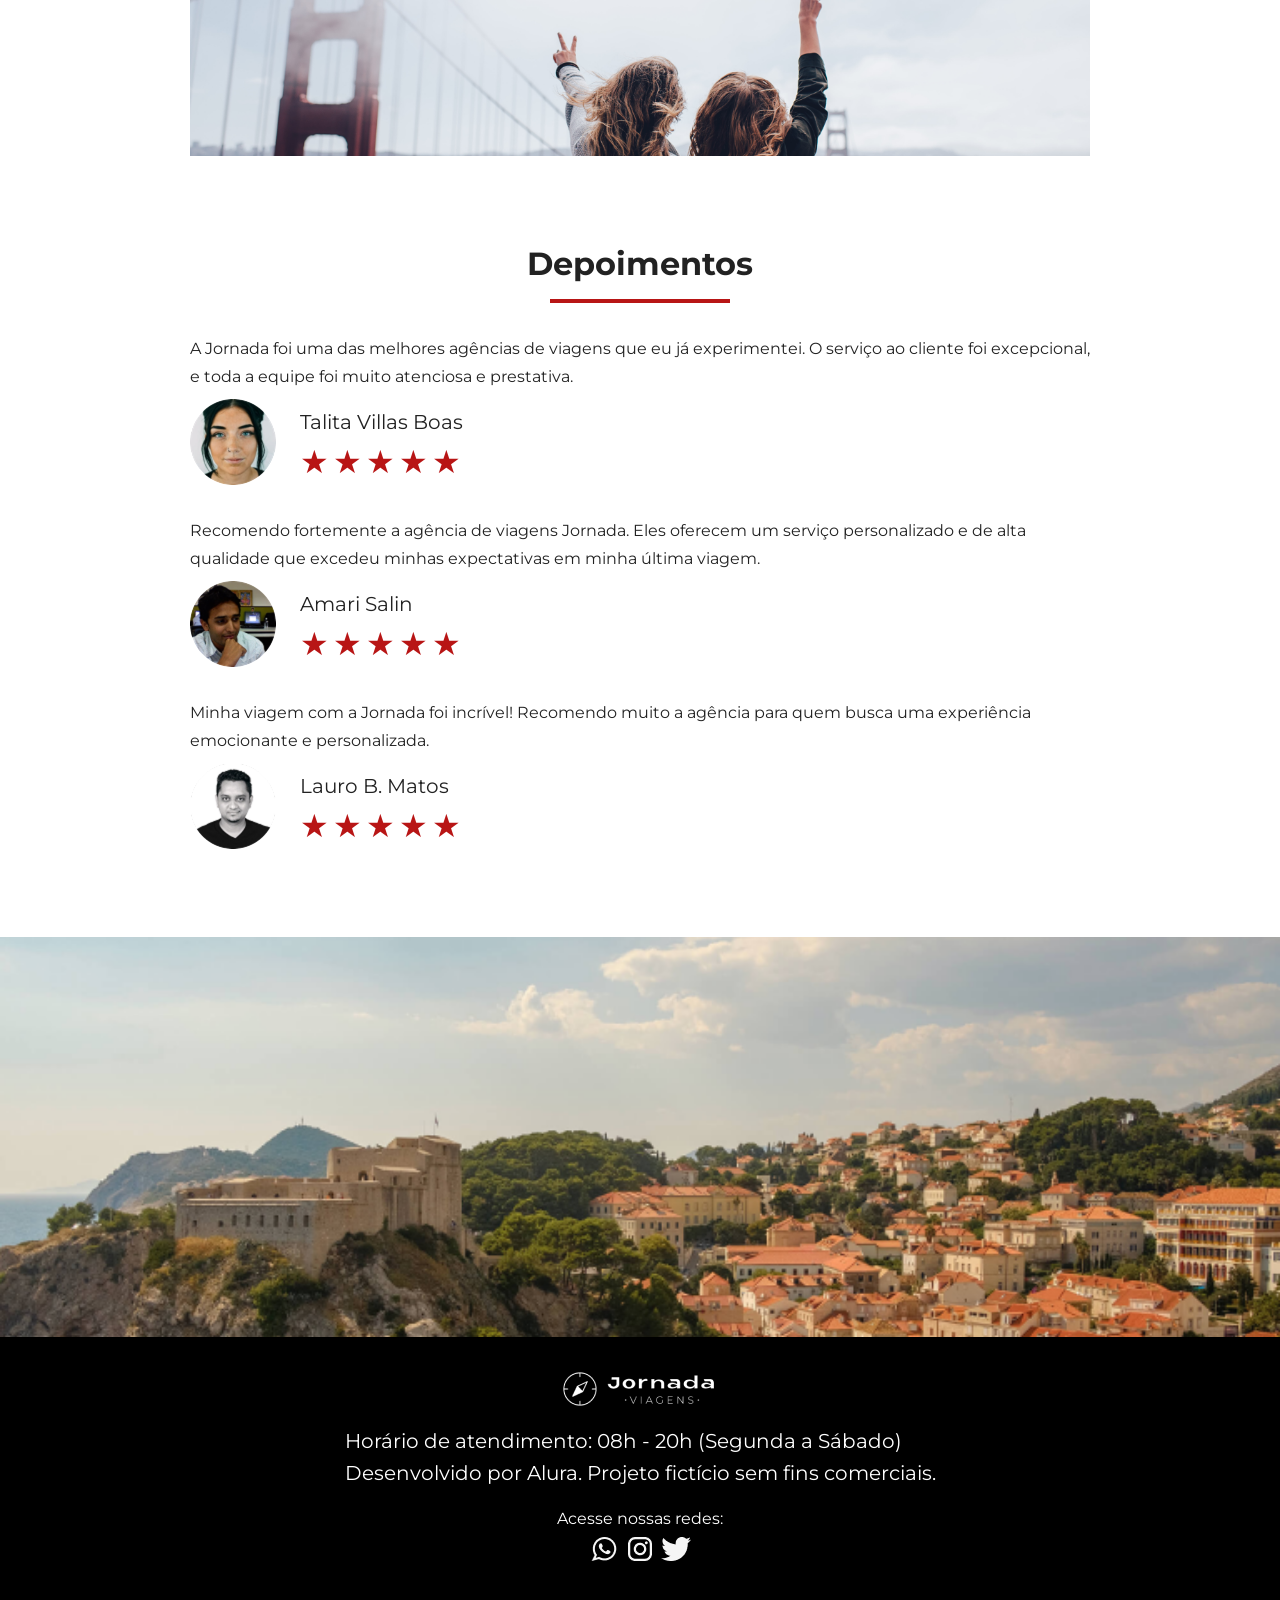
==== commit f2393806: "Adiciona meta description" ====
--- a/index.html
+++ b/index.html
@@ -3,6 +3,7 @@
   <head>
     <meta charset="UTF-8" />
     <meta name="viewport" content="width=device-width, initial-scale=1.0" />
+    <meta name="description" content="Jornada Viagens: uma agência apaixonada por criar viagens inesquecíveis">
     <link rel="stylesheet" href="css/style.css" />
     <link rel="icon" href="favico.svg" type="image/icon"/>
     <title>Jornada viagens</title>
